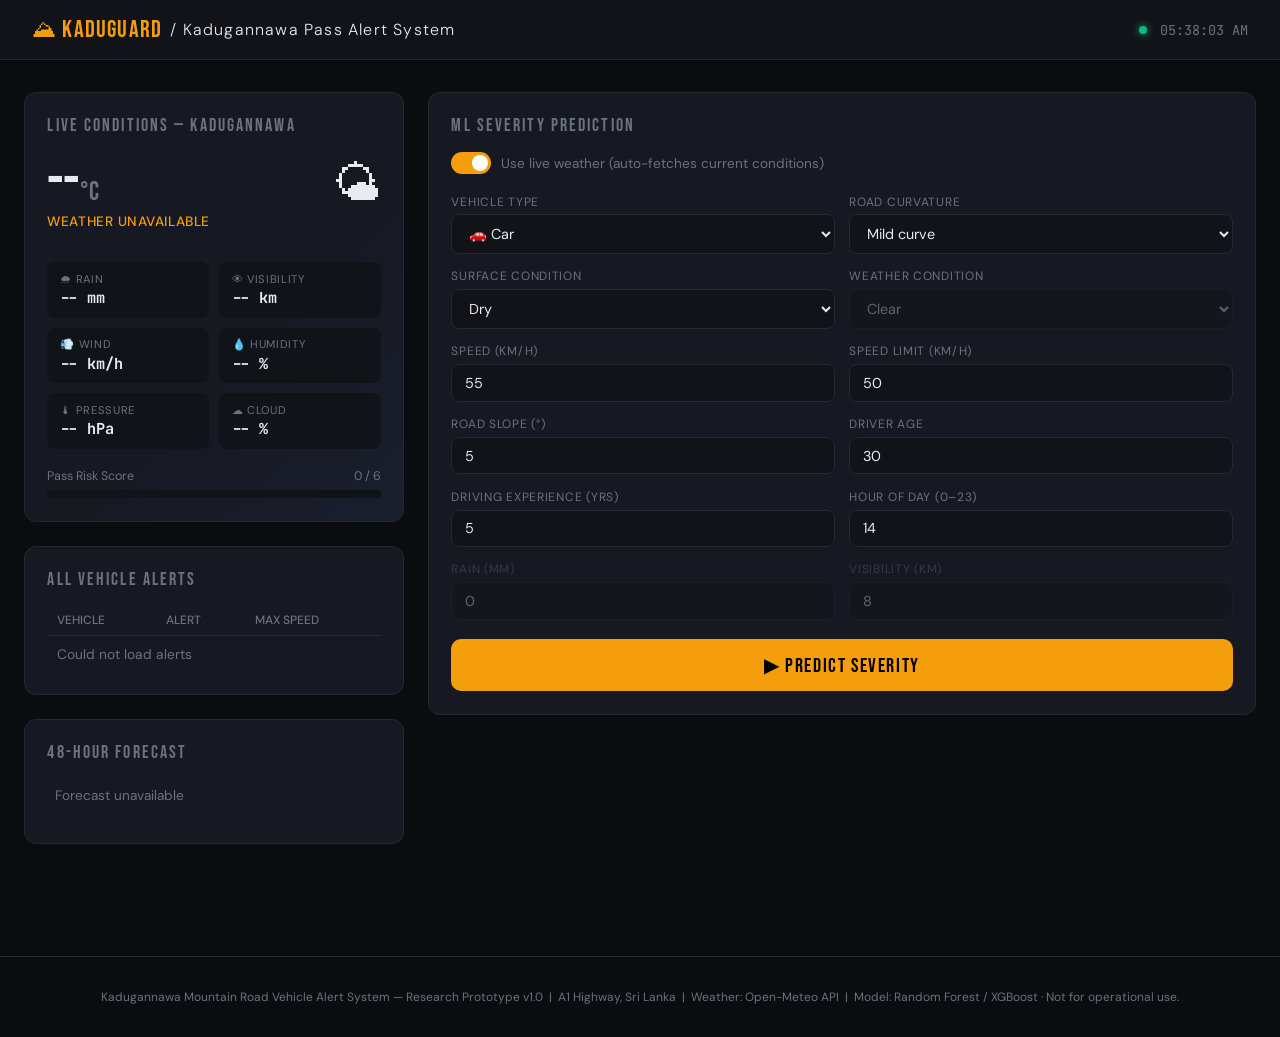
==== dashboard.html @ f42db4ab "Add SHAP output images for vehicle comparison and waterfall examples Co-authored-by: Copilot <copilo" ====
<!DOCTYPE html>
<html lang="en">
<head>
<meta charset="UTF-8">
<meta name="viewport" content="width=device-width, initial-scale=1.0">
<title>Kadugannawa Pass — Vehicle Alert System</title>
<link rel="preconnect" href="https://fonts.googleapis.com">
<link href="https://fonts.googleapis.com/css2?family=Bebas+Neue&family=DM+Sans:ital,wght@0,300;0,400;0,500;0,700;1,400&family=JetBrains+Mono:wght@400;700&display=swap" rel="stylesheet">
<style>
  /* ── Reset & base ─────────────────────────────────────────────────────── */
  *, *::before, *::after { box-sizing: border-box; margin: 0; padding: 0; }

  :root {
    --bg:        #0a0c10;
    --surface:   #111318;
    --card:      #161922;
    --border:    #232834;
    --text:      #e8eaf0;
    --muted:     #6b7280;
    --accent:    #f59e0b;
    --green:     #10b981;
    --yellow:    #f59e0b;
    --orange:    #f97316;
    --red:       #ef4444;
    --red-dark:  #991b1b;
    --font-head: 'Bebas Neue', sans-serif;
    --font-body: 'DM Sans', sans-serif;
    --font-mono: 'JetBrains Mono', monospace;
  }

  html { font-size: 16px; }
  body {
    background: var(--bg);
    color: var(--text);
    font-family: var(--font-body);
    min-height: 100vh;
    overflow-x: hidden;
  }

  /* ── Topbar ───────────────────────────────────────────────────────────── */
  header {
    background: var(--surface);
    border-bottom: 1px solid var(--border);
    padding: 0 2rem;
    height: 60px;
    display: flex;
    align-items: center;
    justify-content: space-between;
    position: sticky;
    top: 0;
    z-index: 100;
  }
  .logo {
    font-family: var(--font-head);
    font-size: 1.5rem;
    letter-spacing: 0.05em;
    color: var(--accent);
    display: flex;
    align-items: center;
    gap: .5rem;
  }
  .logo span { color: var(--text); font-size: 1rem; font-family: var(--font-body); font-weight: 300; }
  .status-dot {
    width: 8px; height: 8px;
    border-radius: 50%;
    background: var(--green);
    box-shadow: 0 0 8px var(--green);
    animation: pulse 2s infinite;
  }
  @keyframes pulse { 0%,100%{opacity:1} 50%{opacity:.4} }
  #clock {
    font-family: var(--font-mono);
    font-size: .85rem;
    color: var(--muted);
  }

  /* ── Layout ───────────────────────────────────────────────────────────── */
  main {
    max-width: 1300px;
    margin: 0 auto;
    padding: 2rem 1.5rem 4rem;
    display: grid;
    grid-template-columns: 380px 1fr;
    gap: 1.5rem;
  }
  @media (max-width: 900px) {
    main { grid-template-columns: 1fr; }
  }

  /* ── Section title ────────────────────────────────────────────────────── */
  .section-title {
    font-family: var(--font-head);
    font-size: 1.1rem;
    letter-spacing: .12em;
    color: var(--muted);
    text-transform: uppercase;
    margin-bottom: 1rem;
  }

  /* ── Card ─────────────────────────────────────────────────────────────── */
  .card {
    background: var(--card);
    border: 1px solid var(--border);
    border-radius: 12px;
    padding: 1.4rem;
  }

  /* ── Weather widget ───────────────────────────────────────────────────── */
  #weather-card {
    background: linear-gradient(135deg, #161922 60%, #1a1f2e);
  }
  .weather-top {
    display: flex;
    justify-content: space-between;
    align-items: flex-start;
    margin-bottom: 1.2rem;
  }
  .weather-temp {
    font-family: var(--font-head);
    font-size: 3.8rem;
    line-height: 1;
    color: var(--text);
  }
  .weather-temp small { font-size: 1.6rem; color: var(--muted); }
  .weather-icon { font-size: 3rem; }
  .weather-condition {
    font-size: .85rem;
    color: var(--accent);
    font-weight: 500;
    letter-spacing: .04em;
    margin-bottom: .8rem;
    text-transform: uppercase;
  }
  .weather-grid {
    display: grid;
    grid-template-columns: 1fr 1fr;
    gap: .6rem;
  }
  .wx-item {
    background: var(--surface);
    border-radius: 8px;
    padding: .6rem .8rem;
    display: flex;
    flex-direction: column;
    gap: .1rem;
  }
  .wx-label { font-size: .7rem; color: var(--muted); text-transform: uppercase; letter-spacing:.06em; }
  .wx-value { font-family: var(--font-mono); font-size: .95rem; font-weight: 700; }

  /* ── Risk score bar ───────────────────────────────────────────────────── */
  .risk-bar-wrap {
    margin: 1.2rem 0 0;
  }
  .risk-label-row {
    display: flex;
    justify-content: space-between;
    margin-bottom: .4rem;
    font-size: .78rem;
    color: var(--muted);
  }
  .risk-bar-track {
    height: 8px;
    background: var(--surface);
    border-radius: 999px;
    overflow: hidden;
  }
  .risk-bar-fill {
    height: 100%;
    border-radius: 999px;
    transition: width .6s ease, background .4s;
  }

  /* ── Prediction form ──────────────────────────────────────────────────── */
  .right-col { display: flex; flex-direction: column; gap: 1.5rem; }

  #predict-card {}
  .form-grid {
    display: grid;
    grid-template-columns: 1fr 1fr;
    gap: .9rem;
    margin-bottom: 1.2rem;
  }
  @media (max-width: 600px) { .form-grid { grid-template-columns: 1fr; } }

  .field { display: flex; flex-direction: column; gap: .3rem; }
  label { font-size: .75rem; color: var(--muted); text-transform: uppercase; letter-spacing: .06em; }
  select, input[type="number"] {
    background: var(--surface);
    border: 1px solid var(--border);
    color: var(--text);
    border-radius: 8px;
    padding: .55rem .8rem;
    font-family: var(--font-body);
    font-size: .9rem;
    width: 100%;
    outline: none;
    transition: border .2s;
  }
  select:focus, input[type="number"]:focus { border-color: var(--accent); }

  .toggle-row {
    display: flex;
    align-items: center;
    gap: .6rem;
    margin-bottom: 1.2rem;
    font-size: .85rem;
    color: var(--muted);
  }
  .toggle { position:relative; width:40px; height:22px; }
  .toggle input { opacity:0; width:0; height:0; }
  .toggle-slider {
    position:absolute; inset:0;
    background: var(--border);
    border-radius:999px;
    cursor:pointer;
    transition:.3s;
  }
  .toggle-slider::before {
    content:''; position:absolute;
    width:16px; height:16px; top:3px; left:3px;
    background:#fff; border-radius:50%;
    transition:.3s;
  }
  .toggle input:checked + .toggle-slider { background: var(--accent); }
  .toggle input:checked + .toggle-slider::before { transform: translateX(18px); }

  .btn-predict {
    width: 100%;
    padding: .85rem;
    background: var(--accent);
    color: #000;
    font-family: var(--font-head);
    font-size: 1.25rem;
    letter-spacing: .08em;
    border: none;
    border-radius: 10px;
    cursor: pointer;
    transition: opacity .2s, transform .1s;
  }
  .btn-predict:hover { opacity: .88; }
  .btn-predict:active { transform: scale(.98); }
  .btn-predict:disabled { opacity: .4; cursor: not-allowed; }

  /* ── Result panel ────────────────────────────────────────────────────── */
  #result-panel {
    display: none;
    animation: slideIn .3s ease;
  }
  @keyframes slideIn { from{opacity:0;transform:translateY(10px)} to{opacity:1;transform:none} }

  .severity-badge {
    display: inline-flex;
    align-items: center;
    gap: .5rem;
    padding: .4rem 1rem;
    border-radius: 999px;
    font-family: var(--font-head);
    font-size: 1.4rem;
    letter-spacing: .1em;
    margin-bottom: 1rem;
  }
  .severity-low    { background: #064e3b22; color: var(--green); border:1px solid #10b98140; }
  .severity-medium { background: #78350f22; color: var(--yellow); border:1px solid #f59e0b40; }
  .severity-high   { background: #7f1d1d22; color: var(--red); border:1px solid #ef444440; }

  .prob-bars { display: flex; flex-direction: column; gap: .5rem; margin-bottom: 1.2rem; }
  .prob-row { display: flex; align-items: center; gap: .7rem; font-size: .82rem; }
  .prob-name { width: 56px; color: var(--muted); }
  .prob-track { flex:1; height:6px; background:var(--surface); border-radius:999px; overflow:hidden; }
  .prob-fill { height:100%; border-radius:999px; transition: width .7s ease; }
  .prob-pct { width: 38px; text-align:right; font-family:var(--font-mono); font-size:.78rem; color:var(--muted); }

  .alert-box {
    border-radius: 10px;
    padding: 1rem 1.1rem;
    border-left: 4px solid;
    margin-bottom: .8rem;
  }
  .alert-level { font-family: var(--font-head); font-size: 1.1rem; letter-spacing:.06em; margin-bottom: .3rem; }
  .alert-msg { font-size: .88rem; line-height: 1.5; }

  .meta-row {
    display: flex;
    gap: 1rem;
    flex-wrap: wrap;
    margin-top: .8rem;
  }
  .meta-chip {
    background: var(--surface);
    border-radius: 6px;
    padding: .3rem .7rem;
    font-family: var(--font-mono);
    font-size: .75rem;
    color: var(--muted);
  }

  /* ── Forecast strip ──────────────────────────────────────────────────── */
  #forecast-strip {
    overflow-x: auto;
    display: flex;
    gap: .5rem;
    padding-bottom: .5rem;
    scrollbar-width: thin;
    scrollbar-color: var(--border) transparent;
  }
  .fc-item {
    flex: 0 0 72px;
    background: var(--surface);
    border: 1px solid var(--border);
    border-radius: 10px;
    padding: .6rem .4rem;
    text-align: center;
    font-size: .72rem;
    cursor: default;
    transition: border-color .2s;
  }
  .fc-item:hover { border-color: var(--accent); }
  .fc-time { color: var(--muted); margin-bottom: .25rem; font-family: var(--font-mono); }
  .fc-icon { font-size: 1.3rem; margin: .2rem 0; }
  .fc-temp { font-weight: 700; margin-bottom: .2rem; }
  .fc-risk {
    display: inline-block;
    padding: .15rem .35rem;
    border-radius: 4px;
    font-weight: 700;
    font-family: var(--font-mono);
  }
  .risk-0 { background:#064e3b33; color:var(--green); }
  .risk-1 { background:#78350f33; color:var(--yellow); }
  .risk-2 { background:#78350f44; color:var(--orange); }
  .risk-3,.risk-4,.risk-5,.risk-6 { background:#7f1d1d44; color:var(--red); }

  /* ── All-vehicle alerts table ────────────────────────────────────────── */
  .veh-table { width:100%; border-collapse:collapse; font-size:.86rem; }
  .veh-table th { color:var(--muted); font-weight:500; text-align:left; padding:.4rem .6rem;
                  border-bottom:1px solid var(--border); font-size:.75rem; text-transform:uppercase; }
  .veh-table td { padding:.55rem .6rem; border-bottom:1px solid #1a1f2a; }
  .veh-table tr:last-child td { border-bottom:none; }
  .veh-name { font-weight:600; }
  .alert-pill {
    display:inline-block; padding:.2rem .6rem; border-radius:5px;
    font-size:.72rem; font-weight:700; letter-spacing:.04em;
  }

  /* ── Speed rec ───────────────────────────────────────────────────────── */
  .speed-rec {
    font-family: var(--font-mono);
    font-weight: 700;
    font-size: .9rem;
  }

  /* ── Footer ──────────────────────────────────────────────────────────── */
  footer {
    text-align: center;
    color: var(--muted);
    font-size: .75rem;
    padding: 2rem;
    border-top: 1px solid var(--border);
    margin-top: 3rem;
  }
</style>
</head>
<body>

<header>
  <div class="logo">
    ⛰ KADUGUARD <span>/ Kadugannawa Pass Alert System</span>
  </div>
  <div style="display:flex;align-items:center;gap:.8rem">
    <div class="status-dot"></div>
    <div id="clock">--:--:--</div>
  </div>
</header>

<main>
  <!-- LEFT COLUMN -->
  <div style="display:flex;flex-direction:column;gap:1.5rem">

    <!-- Weather card -->
    <div class="card" id="weather-card">
      <div class="section-title">Live Conditions — Kadugannawa</div>
      <div class="weather-top">
        <div>
          <div class="weather-temp" id="wx-temp">--<small>°C</small></div>
          <div class="weather-condition" id="wx-condition">Loading...</div>
        </div>
        <div class="weather-icon" id="wx-icon">🌤</div>
      </div>
      <div class="weather-grid">
        <div class="wx-item">
          <div class="wx-label">🌧 Rain</div>
          <div class="wx-value" id="wx-rain">-- mm</div>
        </div>
        <div class="wx-item">
          <div class="wx-label">👁 Visibility</div>
          <div class="wx-value" id="wx-vis">-- km</div>
        </div>
        <div class="wx-item">
          <div class="wx-label">💨 Wind</div>
          <div class="wx-value" id="wx-wind">-- km/h</div>
        </div>
        <div class="wx-item">
          <div class="wx-label">💧 Humidity</div>
          <div class="wx-value" id="wx-humid">-- %</div>
        </div>
        <div class="wx-item">
          <div class="wx-label">🌡 Pressure</div>
          <div class="wx-value" id="wx-pres">-- hPa</div>
        </div>
        <div class="wx-item">
          <div class="wx-label">☁ Cloud</div>
          <div class="wx-value" id="wx-cloud">-- %</div>
        </div>
      </div>
      <div class="risk-bar-wrap">
        <div class="risk-label-row">
          <span>Pass Risk Score</span>
          <span id="wx-risk-text">0 / 6</span>
        </div>
        <div class="risk-bar-track">
          <div class="risk-bar-fill" id="wx-risk-bar" style="width:0%;background:var(--green)"></div>
        </div>
      </div>
    </div>

    <!-- All-vehicle quick alerts -->
    <div class="card">
      <div class="section-title">All Vehicle Alerts</div>
      <table class="veh-table" id="veh-table">
        <thead>
          <tr><th>Vehicle</th><th>Alert</th><th>Max Speed</th></tr>
        </thead>
        <tbody id="veh-body">
          <tr><td colspan="3" style="color:var(--muted);padding:1rem">Loading...</td></tr>
        </tbody>
      </table>
    </div>

    <!-- 7-day forecast -->
    <div class="card">
      <div class="section-title">48-Hour Forecast</div>
      <div id="forecast-strip">
        <div style="color:var(--muted);font-size:.85rem;padding:.5rem">Loading forecast...</div>
      </div>
    </div>

  </div>

  <!-- RIGHT COLUMN -->
  <div class="right-col">

    <!-- Prediction form -->
    <div class="card" id="predict-card">
      <div class="section-title">ML Severity Prediction</div>

      <div class="toggle-row">
        <label class="toggle">
          <input type="checkbox" id="toggle-live" checked>
          <span class="toggle-slider"></span>
        </label>
        <span>Use live weather (auto-fetches current conditions)</span>
      </div>

      <div class="form-grid">
        <div class="field">
          <label>Vehicle Type</label>
          <select id="f-vehicle">
            <option value="car">🚗  Car</option>
            <option value="motorcycle">🏍  Motorcycle</option>
            <option value="bus">🚌  Bus</option>
            <option value="lorry">🚛  Lorry</option>
            <option value="three-wheeler">🛺  Three-wheeler</option>
          </select>
        </div>
        <div class="field">
          <label>Road Curvature</label>
          <select id="f-curve">
            <option value="straight">Straight</option>
            <option value="mild" selected>Mild curve</option>
            <option value="sharp">Sharp curve</option>
          </select>
        </div>
        <div class="field">
          <label>Surface Condition</label>
          <select id="f-surface">
            <option value="dry" selected>Dry</option>
            <option value="wet">Wet</option>
            <option value="very_wet">Very wet</option>
            <option value="oily">Oily</option>
          </select>
        </div>
        <div class="field">
          <label>Weather Condition</label>
          <select id="f-weather" class="weather-manual">
            <option value="clear" selected>Clear</option>
            <option value="light_rain">Light rain</option>
            <option value="mist">Mist</option>
            <option value="foggy">Foggy</option>
            <option value="heavy_rain">Heavy rain</option>
          </select>
        </div>
        <div class="field">
          <label>Speed (km/h)</label>
          <input type="number" id="f-speed" value="55" min="0" max="150">
        </div>
        <div class="field">
          <label>Speed Limit (km/h)</label>
          <input type="number" id="f-limit" value="50" min="20" max="100">
        </div>
        <div class="field">
          <label>Road Slope (°)</label>
          <input type="number" id="f-slope" value="5" min="0" max="20" step=".5">
        </div>
        <div class="field">
          <label>Driver Age</label>
          <input type="number" id="f-age" value="30" min="16" max="80">
        </div>
        <div class="field">
          <label>Driving Experience (yrs)</label>
          <input type="number" id="f-exp" value="5" min="0" max="50">
        </div>
        <div class="field">
          <label>Hour of Day (0–23)</label>
          <input type="number" id="f-hour" value="14" min="0" max="23">
        </div>
        <div class="field weather-manual">
          <label>Rain (mm)</label>
          <input type="number" id="f-rain" value="0" min="0" step=".5">
        </div>
        <div class="field weather-manual">
          <label>Visibility (km)</label>
          <input type="number" id="f-vis" value="8" min="0.1" max="20" step=".1">
        </div>
      </div>

      <button class="btn-predict" id="btn-predict" onclick="runPrediction()">
        ▶ PREDICT SEVERITY
      </button>
    </div>

    <!-- Result panel -->
    <div class="card" id="result-panel">
      <div class="section-title">Prediction Result</div>

      <div id="severity-badge-wrap"></div>

      <div class="prob-bars">
        <div class="prob-row">
          <span class="prob-name" style="color:var(--green)">Low</span>
          <div class="prob-track"><div class="prob-fill" id="pb-low" style="background:var(--green);width:0%"></div></div>
          <span class="prob-pct" id="pp-low">0%</span>
        </div>
        <div class="prob-row">
          <span class="prob-name" style="color:var(--yellow)">Med</span>
          <div class="prob-track"><div class="prob-fill" id="pb-med" style="background:var(--yellow);width:0%"></div></div>
          <span class="prob-pct" id="pp-med">0%</span>
        </div>
        <div class="prob-row">
          <span class="prob-name" style="color:var(--red)">High</span>
          <div class="prob-track"><div class="prob-fill" id="pb-high" style="background:var(--red);width:0%"></div></div>
          <span class="prob-pct" id="pp-high">0%</span>
        </div>
      </div>

      <div id="alert-box-wrap"></div>

      <div class="meta-row" id="meta-row"></div>
    </div>

  </div>
</main>

<footer>
  Kadugannawa Mountain Road Vehicle Alert System — Research Prototype v1.0 &nbsp;|&nbsp;
  A1 Highway, Sri Lanka &nbsp;|&nbsp; Weather: Open-Meteo API &nbsp;|&nbsp;
  Model: Random Forest / XGBoost · Not for operational use.
</footer>

<script>
const API = '';   // empty = same origin; change to 'http://localhost:8000' for dev

// ── Clock ──────────────────────────────────────────────────────────────────
function updateClock() {
  const now = new Date();
  document.getElementById('clock').textContent =
    now.toLocaleTimeString('en-LK', {hour:'2-digit',minute:'2-digit',second:'2-digit'});
}
setInterval(updateClock, 1000);
updateClock();

// ── Toggle live weather ────────────────────────────────────────────────────
document.getElementById('toggle-live').addEventListener('change', e => {
  const manual = document.querySelectorAll('.weather-manual');
  manual.forEach(el => el.style.opacity = e.target.checked ? '0.35' : '1');
  manual.forEach(el => {
    const inp = el.querySelector('input,select');
    if (inp) inp.disabled = e.target.checked;
  });
});
// init
document.querySelectorAll('.weather-manual').forEach(el => {
  el.style.opacity = '0.35';
  const inp = el.querySelector('input,select');
  if (inp) inp.disabled = true;
});

// ── Weather icons ──────────────────────────────────────────────────────────
function condIcon(cond) {
  return {clear:'☀️',light_rain:'🌦',mist:'🌫',foggy:'🌁',heavy_rain:'⛈'}[cond] || '🌤';
}
function riskColor(score) {
  if (score === 0) return 'var(--green)';
  if (score <= 1)  return 'var(--yellow)';
  if (score <= 3)  return 'var(--orange)';
  return 'var(--red)';
}
function riskClass(score) {
  return `risk-${Math.min(score, 6)}`;
}

// ── Load current weather ───────────────────────────────────────────────────
async function loadWeather() {
  try {
    const r = await fetch(`${API}/weather/current`);
    const d = await r.json();
    document.getElementById('wx-temp').innerHTML = `${d.temperature_c}<small>°C</small>`;
    document.getElementById('wx-condition').textContent = d.wmo_description;
    document.getElementById('wx-icon').textContent = condIcon(d.weather_condition);
    document.getElementById('wx-rain').textContent  = `${d.precipitation_mm} mm`;
    document.getElementById('wx-vis').textContent   = `${d.visibility_km} km`;
    document.getElementById('wx-wind').textContent  = `${d.wind_speed_kmh} km/h`;
    document.getElementById('wx-humid').textContent = `${d.humidity_pct} %`;
    document.getElementById('wx-pres').textContent  = `${d.pressure_hpa} hPa`;
    document.getElementById('wx-cloud').textContent = `${d.cloud_cover_pct} %`;

    const pct = Math.round((d.weather_risk_score / 6) * 100);
    document.getElementById('wx-risk-text').textContent = `${d.weather_risk_score} / 6`;
    const bar = document.getElementById('wx-risk-bar');
    bar.style.width = `${pct}%`;
    bar.style.background = riskColor(d.weather_risk_score);
  } catch(e) {
    document.getElementById('wx-condition').textContent = 'Weather unavailable';
  }
}

// ── All-vehicle alerts ─────────────────────────────────────────────────────
const VEH_ICONS = {
  car:'🚗', motorcycle:'🏍', bus:'🚌', lorry:'🚛', 'three-wheeler':'🛺'
};
const ALERT_STYLE = {
  'LOW RISK':       'background:#064e3b33;color:#10b981',
  'CAUTION':        'background:#78350f33;color:#f59e0b',
  'MODERATE RISK':  'background:#78350f44;color:#f97316',
  'HIGH RISK':      'background:#7f1d1d44;color:#ef4444',
  'EXTREME DANGER': 'background:#7f1d1d88;color:#fca5a5',
};

async function loadAllAlerts() {
  try {
    const r = await fetch(`${API}/alert`);
    const d = await r.json();
    const tbody = document.getElementById('veh-body');
    tbody.innerHTML = '';
    for (const [vt, al] of Object.entries(d.alerts)) {
      const style = ALERT_STYLE[al.alert_level] || '';
      const speed = al.recommended_speed_kmh != null
        ? `<span class="speed-rec">${al.recommended_speed_kmh} km/h</span>`
        : '<span style="color:var(--green)">Normal</span>';
      tbody.innerHTML += `
        <tr>
          <td class="veh-name">${VEH_ICONS[vt]||''} ${vt}</td>
          <td><span class="alert-pill" style="${style}">${al.alert_level}</span></td>
          <td>${speed}</td>
        </tr>`;
    }
  } catch(e) {
    document.getElementById('veh-body').innerHTML =
      '<tr><td colspan="3" style="color:var(--muted)">Could not load alerts</td></tr>';
  }
}

// ── Forecast strip ─────────────────────────────────────────────────────────
async function loadForecast() {
  try {
    const r = await fetch(`${API}/weather/forecast?days=2`);
    const d = await r.json();
    const strip = document.getElementById('forecast-strip');
    strip.innerHTML = '';
    for (const row of d.forecast) {
      const h = String(row.hour).padStart(2,'0');
      const date = row.date.slice(5);  // MM-DD
      strip.innerHTML += `
        <div class="fc-item">
          <div class="fc-time">${date}<br>${h}:00</div>
          <div class="fc-icon">${condIcon(row.weather_condition)}</div>
          <div class="fc-temp">${row.temperature_c}°</div>
          <div class="fc-risk ${riskClass(row.risk_score)}">${row.risk_score}</div>
        </div>`;
    }
  } catch(e) {
    document.getElementById('forecast-strip').innerHTML =
      '<div style="color:var(--muted);font-size:.85rem;padding:.5rem">Forecast unavailable</div>';
  }
}

// ── Prediction ─────────────────────────────────────────────────────────────
async function runPrediction() {
  const btn = document.getElementById('btn-predict');
  btn.disabled = true;
  btn.textContent = 'Predicting...';

  const useLive = document.getElementById('toggle-live').checked;
  const now = new Date();

  const body = {
    vehicle_type:        document.getElementById('f-vehicle').value,
    road_curvature:      document.getElementById('f-curve').value,
    surface_condition:   document.getElementById('f-surface').value,
    weather_condition:   document.getElementById('f-weather').value,
    estimated_speed_kmh: parseFloat(document.getElementById('f-speed').value),
    speed_limit_kmh:     parseInt(document.getElementById('f-limit').value),
    road_slope_deg:      parseFloat(document.getElementById('f-slope').value),
    driver_age:          parseFloat(document.getElementById('f-age').value),
    driving_exp_yrs:     parseFloat(document.getElementById('f-exp').value),
    hour:                parseInt(document.getElementById('f-hour').value),
    month:               now.getMonth() + 1,
    is_weekend:          [0,6].includes(now.getDay()),
    num_vehicles:        1,
    elevation_m:         478,
    temp_avg_c:          26.0,
    precipitation_mm:    parseFloat(document.getElementById('f-rain').value),
    visibility_km:       parseFloat(document.getElementById('f-vis').value),
    wind_speed_kmh:      10.0,
    pressure_hpa:        1010.0,
    use_live_weather:    useLive,
  };

  try {
    const r = await fetch(`${API}/predict`, {
      method: 'POST',
      headers: {'Content-Type':'application/json'},
      body: JSON.stringify(body),
    });
    if (!r.ok) {
      const err = await r.json();
      throw new Error(err.detail || 'API error');
    }
    const d = await r.json();
    renderResult(d);
  } catch(e) {
    alert(`Prediction failed: ${e.message}\n\nMake sure the FastAPI server is running.`);
  } finally {
    btn.disabled = false;
    btn.textContent = '▶ PREDICT SEVERITY';
  }
}

function renderResult(d) {
  const panel = document.getElementById('result-panel');
  panel.style.display = 'block';

  // Badge
  const cls = {'Low':'severity-low','Medium':'severity-medium','High':'severity-high'}[d.severity];
  const em  = {'Low':'🟢','Medium':'🟡','High':'🔴'}[d.severity];
  document.getElementById('severity-badge-wrap').innerHTML =
    `<div class="severity-badge ${cls}">${em} ${d.severity.toUpperCase()} SEVERITY</div>
     <p style="color:var(--muted);font-size:.8rem;margin-bottom:1rem">
       Confidence: <strong style="color:var(--text)">${(d.confidence*100).toFixed(1)}%</strong>
     </p>`;

  // Probability bars
  const p = d.probabilities;
  const set = (id, fill, val) => {
    document.getElementById(id).style.width = `${val*100}%`;
    document.getElementById(fill).textContent = `${(val*100).toFixed(1)}%`;
  };
  set('pb-low',  'pp-low',  p.Low);
  set('pb-med',  'pp-med',  p.Medium);
  set('pb-high', 'pp-high', p.High);

  // Alert box
  const al = d.alert;
  const colors = {
    'LOW RISK':       {bg:'#064e3b22',border:'#10b981',text:'#10b981'},
    'CAUTION':        {bg:'#78350f22',border:'#f59e0b',text:'#f59e0b'},
    'MODERATE RISK':  {bg:'#78350f44',border:'#f97316',text:'#f97316'},
    'HIGH RISK':      {bg:'#7f1d1d44',border:'#ef4444',text:'#ef4444'},
    'EXTREME DANGER': {bg:'#7f1d1d88',border:'#fca5a5',text:'#fca5a5'},
  };
  const c = colors[al.alert_level] || colors['LOW RISK'];
  const speed = al.recommended_speed_kmh != null
    ? `Max speed: <strong>${al.recommended_speed_kmh} km/h</strong>`
    : 'No speed restriction';

  document.getElementById('alert-box-wrap').innerHTML = `
    <div class="alert-box" style="background:${c.bg};border-color:${c.border}">
      <div class="alert-level" style="color:${c.text}">${al.alert_level}</div>
      <div class="alert-msg">${al.message}</div>
      <div style="margin-top:.5rem;font-size:.78rem;color:var(--muted)">${speed}</div>
    </div>
    <div style="font-size:.78rem;color:var(--muted)">${al.conditions_summary}</div>
  `;

  // Meta chips
  document.getElementById('meta-row').innerHTML = `
    <span class="meta-chip">Model: ${d.model_name}</span>
    <span class="meta-chip">Inference: ${d.inference_time_ms}ms</span>
    <span class="meta-chip">${d.timestamp.replace('T',' ')}</span>
  `;

  panel.scrollIntoView({behavior:'smooth', block:'nearest'});
}

// ── Auto-refresh every 10 minutes ─────────────────────────────────────────
async function refresh() {
  await Promise.all([loadWeather(), loadAllAlerts(), loadForecast()]);
}
refresh();
setInterval(refresh, 600_000);
</script>
</body>
</html>
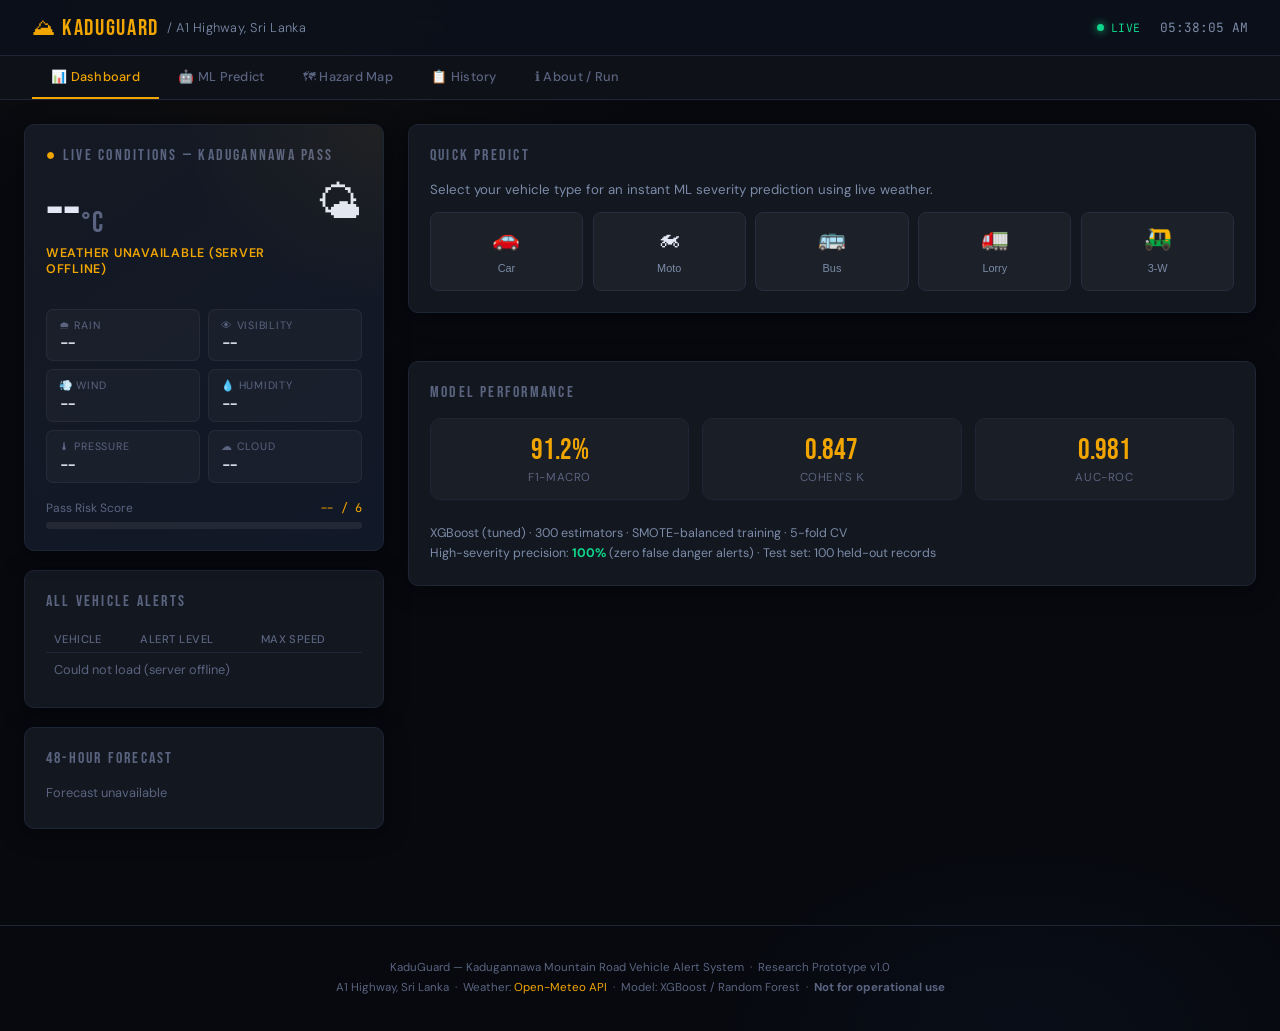
==== commit 86a2c535: "Implement feature X to enhance user experience and fix bug Y in module Z" ====
--- a/dashboard.html
+++ b/dashboard.html
@@ -3,382 +3,463 @@
 <head>
 <meta charset="UTF-8">
 <meta name="viewport" content="width=device-width, initial-scale=1.0">
-<title>Kadugannawa Pass — Vehicle Alert System</title>
+<title>KaduGuard — Kadugannawa Pass Vehicle Alert System</title>
 <link rel="preconnect" href="https://fonts.googleapis.com">
-<link href="https://fonts.googleapis.com/css2?family=Bebas+Neue&family=DM+Sans:ital,wght@0,300;0,400;0,500;0,700;1,400&family=JetBrains+Mono:wght@400;700&display=swap" rel="stylesheet">
+<link href="https://fonts.googleapis.com/css2?family=Bebas+Neue&family=DM+Sans:ital,opsz,wght@0,9..40,300;0,9..40,400;0,9..40,500;0,9..40,700;1,9..40,400&family=JetBrains+Mono:wght@400;600;700&display=swap" rel="stylesheet">
+
 <style>
-  /* ── Reset & base ─────────────────────────────────────────────────────── */
-  *, *::before, *::after { box-sizing: border-box; margin: 0; padding: 0; }
-
-  :root {
-    --bg:        #0a0c10;
-    --surface:   #111318;
-    --card:      #161922;
-    --border:    #232834;
-    --text:      #e8eaf0;
-    --muted:     #6b7280;
-    --accent:    #f59e0b;
-    --green:     #10b981;
-    --yellow:    #f59e0b;
-    --orange:    #f97316;
-    --red:       #ef4444;
-    --red-dark:  #991b1b;
-    --font-head: 'Bebas Neue', sans-serif;
-    --font-body: 'DM Sans', sans-serif;
-    --font-mono: 'JetBrains Mono', monospace;
-  }
-
-  html { font-size: 16px; }
-  body {
-    background: var(--bg);
-    color: var(--text);
-    font-family: var(--font-body);
-    min-height: 100vh;
-    overflow-x: hidden;
-  }
-
-  /* ── Topbar ───────────────────────────────────────────────────────────── */
-  header {
-    background: var(--surface);
-    border-bottom: 1px solid var(--border);
-    padding: 0 2rem;
-    height: 60px;
-    display: flex;
-    align-items: center;
-    justify-content: space-between;
-    position: sticky;
-    top: 0;
-    z-index: 100;
-  }
-  .logo {
-    font-family: var(--font-head);
-    font-size: 1.5rem;
-    letter-spacing: 0.05em;
-    color: var(--accent);
-    display: flex;
-    align-items: center;
-    gap: .5rem;
-  }
-  .logo span { color: var(--text); font-size: 1rem; font-family: var(--font-body); font-weight: 300; }
-  .status-dot {
-    width: 8px; height: 8px;
-    border-radius: 50%;
-    background: var(--green);
-    box-shadow: 0 0 8px var(--green);
-    animation: pulse 2s infinite;
-  }
-  @keyframes pulse { 0%,100%{opacity:1} 50%{opacity:.4} }
-  #clock {
-    font-family: var(--font-mono);
-    font-size: .85rem;
-    color: var(--muted);
-  }
-
-  /* ── Layout ───────────────────────────────────────────────────────────── */
-  main {
-    max-width: 1300px;
-    margin: 0 auto;
-    padding: 2rem 1.5rem 4rem;
-    display: grid;
-    grid-template-columns: 380px 1fr;
-    gap: 1.5rem;
-  }
-  @media (max-width: 900px) {
-    main { grid-template-columns: 1fr; }
-  }
-
-  /* ── Section title ────────────────────────────────────────────────────── */
-  .section-title {
-    font-family: var(--font-head);
-    font-size: 1.1rem;
-    letter-spacing: .12em;
-    color: var(--muted);
-    text-transform: uppercase;
-    margin-bottom: 1rem;
-  }
-
-  /* ── Card ─────────────────────────────────────────────────────────────── */
-  .card {
-    background: var(--card);
-    border: 1px solid var(--border);
-    border-radius: 12px;
-    padding: 1.4rem;
-  }
-
-  /* ── Weather widget ───────────────────────────────────────────────────── */
-  #weather-card {
-    background: linear-gradient(135deg, #161922 60%, #1a1f2e);
-  }
-  .weather-top {
-    display: flex;
-    justify-content: space-between;
-    align-items: flex-start;
-    margin-bottom: 1.2rem;
-  }
-  .weather-temp {
-    font-family: var(--font-head);
-    font-size: 3.8rem;
-    line-height: 1;
-    color: var(--text);
-  }
-  .weather-temp small { font-size: 1.6rem; color: var(--muted); }
-  .weather-icon { font-size: 3rem; }
-  .weather-condition {
-    font-size: .85rem;
-    color: var(--accent);
-    font-weight: 500;
-    letter-spacing: .04em;
-    margin-bottom: .8rem;
-    text-transform: uppercase;
-  }
-  .weather-grid {
-    display: grid;
-    grid-template-columns: 1fr 1fr;
-    gap: .6rem;
-  }
-  .wx-item {
-    background: var(--surface);
-    border-radius: 8px;
-    padding: .6rem .8rem;
-    display: flex;
-    flex-direction: column;
-    gap: .1rem;
-  }
-  .wx-label { font-size: .7rem; color: var(--muted); text-transform: uppercase; letter-spacing:.06em; }
-  .wx-value { font-family: var(--font-mono); font-size: .95rem; font-weight: 700; }
-
-  /* ── Risk score bar ───────────────────────────────────────────────────── */
-  .risk-bar-wrap {
-    margin: 1.2rem 0 0;
-  }
-  .risk-label-row {
-    display: flex;
-    justify-content: space-between;
-    margin-bottom: .4rem;
-    font-size: .78rem;
-    color: var(--muted);
-  }
-  .risk-bar-track {
-    height: 8px;
-    background: var(--surface);
-    border-radius: 999px;
-    overflow: hidden;
-  }
-  .risk-bar-fill {
-    height: 100%;
-    border-radius: 999px;
-    transition: width .6s ease, background .4s;
-  }
-
-  /* ── Prediction form ──────────────────────────────────────────────────── */
-  .right-col { display: flex; flex-direction: column; gap: 1.5rem; }
-
-  #predict-card {}
-  .form-grid {
-    display: grid;
-    grid-template-columns: 1fr 1fr;
-    gap: .9rem;
-    margin-bottom: 1.2rem;
-  }
-  @media (max-width: 600px) { .form-grid { grid-template-columns: 1fr; } }
-
-  .field { display: flex; flex-direction: column; gap: .3rem; }
-  label { font-size: .75rem; color: var(--muted); text-transform: uppercase; letter-spacing: .06em; }
-  select, input[type="number"] {
-    background: var(--surface);
-    border: 1px solid var(--border);
-    color: var(--text);
-    border-radius: 8px;
-    padding: .55rem .8rem;
-    font-family: var(--font-body);
-    font-size: .9rem;
-    width: 100%;
-    outline: none;
-    transition: border .2s;
-  }
-  select:focus, input[type="number"]:focus { border-color: var(--accent); }
-
-  .toggle-row {
-    display: flex;
-    align-items: center;
-    gap: .6rem;
-    margin-bottom: 1.2rem;
-    font-size: .85rem;
-    color: var(--muted);
-  }
-  .toggle { position:relative; width:40px; height:22px; }
-  .toggle input { opacity:0; width:0; height:0; }
-  .toggle-slider {
-    position:absolute; inset:0;
-    background: var(--border);
-    border-radius:999px;
-    cursor:pointer;
-    transition:.3s;
-  }
-  .toggle-slider::before {
-    content:''; position:absolute;
-    width:16px; height:16px; top:3px; left:3px;
-    background:#fff; border-radius:50%;
-    transition:.3s;
-  }
-  .toggle input:checked + .toggle-slider { background: var(--accent); }
-  .toggle input:checked + .toggle-slider::before { transform: translateX(18px); }
-
-  .btn-predict {
-    width: 100%;
-    padding: .85rem;
-    background: var(--accent);
-    color: #000;
-    font-family: var(--font-head);
-    font-size: 1.25rem;
-    letter-spacing: .08em;
-    border: none;
-    border-radius: 10px;
-    cursor: pointer;
-    transition: opacity .2s, transform .1s;
-  }
-  .btn-predict:hover { opacity: .88; }
-  .btn-predict:active { transform: scale(.98); }
-  .btn-predict:disabled { opacity: .4; cursor: not-allowed; }
-
-  /* ── Result panel ────────────────────────────────────────────────────── */
-  #result-panel {
-    display: none;
-    animation: slideIn .3s ease;
-  }
-  @keyframes slideIn { from{opacity:0;transform:translateY(10px)} to{opacity:1;transform:none} }
-
-  .severity-badge {
-    display: inline-flex;
-    align-items: center;
-    gap: .5rem;
-    padding: .4rem 1rem;
-    border-radius: 999px;
-    font-family: var(--font-head);
-    font-size: 1.4rem;
-    letter-spacing: .1em;
-    margin-bottom: 1rem;
-  }
-  .severity-low    { background: #064e3b22; color: var(--green); border:1px solid #10b98140; }
-  .severity-medium { background: #78350f22; color: var(--yellow); border:1px solid #f59e0b40; }
-  .severity-high   { background: #7f1d1d22; color: var(--red); border:1px solid #ef444440; }
-
-  .prob-bars { display: flex; flex-direction: column; gap: .5rem; margin-bottom: 1.2rem; }
-  .prob-row { display: flex; align-items: center; gap: .7rem; font-size: .82rem; }
-  .prob-name { width: 56px; color: var(--muted); }
-  .prob-track { flex:1; height:6px; background:var(--surface); border-radius:999px; overflow:hidden; }
-  .prob-fill { height:100%; border-radius:999px; transition: width .7s ease; }
-  .prob-pct { width: 38px; text-align:right; font-family:var(--font-mono); font-size:.78rem; color:var(--muted); }
-
-  .alert-box {
-    border-radius: 10px;
-    padding: 1rem 1.1rem;
-    border-left: 4px solid;
-    margin-bottom: .8rem;
-  }
-  .alert-level { font-family: var(--font-head); font-size: 1.1rem; letter-spacing:.06em; margin-bottom: .3rem; }
-  .alert-msg { font-size: .88rem; line-height: 1.5; }
-
-  .meta-row {
-    display: flex;
-    gap: 1rem;
-    flex-wrap: wrap;
-    margin-top: .8rem;
-  }
-  .meta-chip {
-    background: var(--surface);
-    border-radius: 6px;
-    padding: .3rem .7rem;
-    font-family: var(--font-mono);
-    font-size: .75rem;
-    color: var(--muted);
-  }
-
-  /* ── Forecast strip ──────────────────────────────────────────────────── */
-  #forecast-strip {
-    overflow-x: auto;
-    display: flex;
-    gap: .5rem;
-    padding-bottom: .5rem;
-    scrollbar-width: thin;
-    scrollbar-color: var(--border) transparent;
-  }
-  .fc-item {
-    flex: 0 0 72px;
-    background: var(--surface);
-    border: 1px solid var(--border);
-    border-radius: 10px;
-    padding: .6rem .4rem;
-    text-align: center;
-    font-size: .72rem;
-    cursor: default;
-    transition: border-color .2s;
-  }
-  .fc-item:hover { border-color: var(--accent); }
-  .fc-time { color: var(--muted); margin-bottom: .25rem; font-family: var(--font-mono); }
-  .fc-icon { font-size: 1.3rem; margin: .2rem 0; }
-  .fc-temp { font-weight: 700; margin-bottom: .2rem; }
-  .fc-risk {
-    display: inline-block;
-    padding: .15rem .35rem;
-    border-radius: 4px;
-    font-weight: 700;
-    font-family: var(--font-mono);
-  }
-  .risk-0 { background:#064e3b33; color:var(--green); }
-  .risk-1 { background:#78350f33; color:var(--yellow); }
-  .risk-2 { background:#78350f44; color:var(--orange); }
-  .risk-3,.risk-4,.risk-5,.risk-6 { background:#7f1d1d44; color:var(--red); }
-
-  /* ── All-vehicle alerts table ────────────────────────────────────────── */
-  .veh-table { width:100%; border-collapse:collapse; font-size:.86rem; }
-  .veh-table th { color:var(--muted); font-weight:500; text-align:left; padding:.4rem .6rem;
-                  border-bottom:1px solid var(--border); font-size:.75rem; text-transform:uppercase; }
-  .veh-table td { padding:.55rem .6rem; border-bottom:1px solid #1a1f2a; }
-  .veh-table tr:last-child td { border-bottom:none; }
-  .veh-name { font-weight:600; }
-  .alert-pill {
-    display:inline-block; padding:.2rem .6rem; border-radius:5px;
-    font-size:.72rem; font-weight:700; letter-spacing:.04em;
-  }
-
-  /* ── Speed rec ───────────────────────────────────────────────────────── */
-  .speed-rec {
-    font-family: var(--font-mono);
-    font-weight: 700;
-    font-size: .9rem;
-  }
-
-  /* ── Footer ──────────────────────────────────────────────────────────── */
-  footer {
-    text-align: center;
-    color: var(--muted);
-    font-size: .75rem;
-    padding: 2rem;
-    border-top: 1px solid var(--border);
-    margin-top: 3rem;
-  }
+/* ── Reset ────────────────────────────────────────────────────────────────── */
+*, *::before, *::after { box-sizing: border-box; margin: 0; padding: 0; }
+
+:root {
+  --bg:        #07090f;
+  --surface:   #0e1118;
+  --card:      #13171f;
+  --card2:     #181d28;
+  --border:    #1e2535;
+  --border2:   #252d3f;
+  --text:      #e2e8f5;
+  --muted:     #5a6480;
+  --muted2:    #7b8ba8;
+  --accent:    #f0a500;
+  --accent2:   #fbbf24;
+  --green:     #0fd68a;
+  --yellow:    #f0a500;
+  --orange:    #f97316;
+  --red:       #f23a3a;
+  --red-glow:  #7f1d1d;
+  --blue:      #3b82f6;
+
+  --font-head: 'Bebas Neue', sans-serif;
+  --font-body: 'DM Sans', sans-serif;
+  --font-mono: 'JetBrains Mono', monospace;
+
+  --radius:    10px;
+  --shadow:    0 4px 24px rgba(0,0,0,.45);
+}
+
+html { font-size: 16px; scroll-behavior: smooth; }
+body {
+  background: var(--bg);
+  color: var(--text);
+  font-family: var(--font-body);
+  min-height: 100vh;
+  overflow-x: hidden;
+  background-image:
+    radial-gradient(ellipse 60% 40% at 20% 0%, rgba(240,165,0,.04) 0%, transparent 60%),
+    radial-gradient(ellipse 40% 30% at 80% 100%, rgba(59,130,246,.04) 0%, transparent 60%);
+}
+
+/* ── Topbar ───────────────────────────────────────────────────────────────── */
+header {
+  background: rgba(13,17,27,.92);
+  backdrop-filter: blur(12px);
+  border-bottom: 1px solid var(--border);
+  padding: 0 2rem;
+  height: 56px;
+  display: flex;
+  align-items: center;
+  justify-content: space-between;
+  position: sticky; top: 0; z-index: 200;
+}
+.logo {
+  font-family: var(--font-head);
+  font-size: 1.45rem;
+  letter-spacing: .07em;
+  color: var(--accent);
+  display: flex; align-items: center; gap: .5rem;
+}
+.logo-sub { font-family: var(--font-body); font-size: .8rem; color: var(--muted2); font-weight: 300; letter-spacing: .02em; }
+.header-right { display: flex; align-items: center; gap: 1.2rem; }
+.live-badge {
+  display: flex; align-items: center; gap: .4rem;
+  font-size: .72rem; font-family: var(--font-mono);
+  color: var(--green); letter-spacing: .05em;
+}
+.dot {
+  width: 7px; height: 7px; border-radius: 50%;
+  background: var(--green);
+  box-shadow: 0 0 8px var(--green);
+  animation: pulse 2s ease-in-out infinite;
+}
+@keyframes pulse { 0%,100%{opacity:1;transform:scale(1)} 50%{opacity:.5;transform:scale(.85)} }
+#clock { font-family: var(--font-mono); font-size: .8rem; color: var(--muted2); }
+
+/* ── Tab nav ──────────────────────────────────────────────────────────────── */
+.tab-nav {
+  display: flex; align-items: center; gap: 0;
+  background: var(--surface);
+  border-bottom: 1px solid var(--border);
+  padding: 0 2rem;
+  overflow-x: auto;
+}
+.tab-btn {
+  font-family: var(--font-body);
+  font-size: .8rem; font-weight: 500;
+  color: var(--muted);
+  padding: .75rem 1.2rem;
+  border: none; background: none;
+  cursor: pointer;
+  border-bottom: 2px solid transparent;
+  transition: color .2s, border-color .2s;
+  white-space: nowrap;
+  letter-spacing: .02em;
+}
+.tab-btn:hover { color: var(--text); }
+.tab-btn.active { color: var(--accent); border-bottom-color: var(--accent); }
+
+/* ── Tab pages ────────────────────────────────────────────────────────────── */
+.tab-page { display: none; }
+.tab-page.active { display: block; }
+
+/* ── Main grid ────────────────────────────────────────────────────────────── */
+.page-wrap {
+  max-width: 1400px;
+  margin: 0 auto;
+  padding: 1.5rem 1.5rem 4rem;
+}
+
+.dashboard-grid {
+  display: grid;
+  grid-template-columns: 360px 1fr;
+  gap: 1.5rem;
+}
+@media(max-width:950px){ .dashboard-grid{ grid-template-columns:1fr; } }
+
+/* ── Section title ────────────────────────────────────────────────────────── */
+.section-title {
+  font-family: var(--font-head);
+  font-size: 1rem;
+  letter-spacing: .14em;
+  color: var(--muted);
+  text-transform: uppercase;
+  margin-bottom: 1rem;
+}
+.section-title span { color: var(--accent); }
+
+/* ── Card ─────────────────────────────────────────────────────────────────── */
+.card {
+  background: var(--card);
+  border: 1px solid var(--border);
+  border-radius: var(--radius);
+  padding: 1.3rem;
+  box-shadow: var(--shadow);
+}
+.card + .card { margin-top: 1.5rem; }
+
+/* ── Weather card ─────────────────────────────────────────────────────────── */
+#weather-card {
+  background: linear-gradient(145deg, #141923 0%, #111827 100%);
+  position: relative; overflow: hidden;
+}
+#weather-card::before {
+  content: '';
+  position: absolute; inset: 0;
+  background: radial-gradient(ellipse 80% 60% at 100% 0%, rgba(240,165,0,.06) 0%, transparent 70%);
+  pointer-events: none;
+}
+.weather-top { display: flex; justify-content: space-between; align-items: flex-start; margin-bottom: 1.1rem; }
+.weather-temp { font-family: var(--font-head); font-size: 4rem; line-height: 1; color: var(--text); }
+.weather-temp small { font-size: 1.8rem; color: var(--muted); }
+.weather-icon { font-size: 2.8rem; line-height: 1; }
+.weather-condition { font-size: .78rem; color: var(--accent); font-weight: 600; letter-spacing: .06em; text-transform: uppercase; margin-bottom: .9rem; }
+.weather-grid { display: grid; grid-template-columns: 1fr 1fr; gap: .5rem; }
+.wx-item {
+  background: rgba(255,255,255,.03);
+  border: 1px solid rgba(255,255,255,.05);
+  border-radius: 7px; padding: .5rem .75rem;
+}
+.wx-label { font-size: .67rem; color: var(--muted); text-transform: uppercase; letter-spacing: .07em; margin-bottom: .1rem; }
+.wx-value { font-family: var(--font-mono); font-size: .92rem; font-weight: 600; }
+
+/* risk bar */
+.risk-bar-wrap { margin-top: 1.1rem; }
+.risk-label-row { display: flex; justify-content: space-between; margin-bottom: .35rem; font-size: .75rem; color: var(--muted); }
+.risk-bar-track { height: 7px; background: rgba(255,255,255,.07); border-radius: 999px; overflow: hidden; }
+.risk-bar-fill { height: 100%; border-radius: 999px; transition: width .7s cubic-bezier(.4,0,.2,1), background .4s; }
+
+/* ── All-vehicle table ────────────────────────────────────────────────────── */
+.veh-table { width: 100%; border-collapse: collapse; font-size: .84rem; }
+.veh-table th { color: var(--muted); font-weight: 500; text-align: left; padding: .35rem .5rem; border-bottom: 1px solid var(--border); font-size: .7rem; text-transform: uppercase; letter-spacing: .04em; }
+.veh-table td { padding: .55rem .5rem; border-bottom: 1px solid rgba(255,255,255,.03); }
+.veh-table tr:last-child td { border-bottom: none; }
+.veh-name { font-weight: 600; font-size: .85rem; }
+.alert-pill {
+  display: inline-block; padding: .18rem .55rem;
+  border-radius: 4px; font-size: .68rem; font-weight: 700; letter-spacing: .04em;
+}
+.speed-rec { font-family: var(--font-mono); font-weight: 700; font-size: .88rem; }
+
+/* ── Forecast strip ───────────────────────────────────────────────────────── */
+#forecast-strip {
+  overflow-x: auto; display: flex; gap: .45rem; padding-bottom: .4rem;
+  scrollbar-width: thin; scrollbar-color: var(--border) transparent;
+}
+.fc-item {
+  flex: 0 0 70px; background: rgba(255,255,255,.03);
+  border: 1px solid var(--border); border-radius: 8px;
+  padding: .55rem .35rem; text-align: center; font-size: .7rem;
+  transition: border-color .2s, transform .2s;
+  cursor: default;
+}
+.fc-item:hover { border-color: var(--accent); transform: translateY(-2px); }
+.fc-time { color: var(--muted); margin-bottom: .2rem; font-family: var(--font-mono); font-size: .65rem; }
+.fc-icon { font-size: 1.2rem; margin: .15rem 0; }
+.fc-temp { font-weight: 700; margin-bottom: .15rem; }
+.fc-risk {
+  display: inline-block; padding: .12rem .3rem;
+  border-radius: 3px; font-weight: 700; font-family: var(--font-mono); font-size: .7rem;
+}
+.risk-0 { background:#05351d33;color:var(--green); }
+.risk-1 { background:#4a2a0033;color:var(--yellow); }
+.risk-2 { background:#5a1c0033;color:var(--orange); }
+.risk-3,.risk-4,.risk-5,.risk-6 { background:#5a060633;color:var(--red); }
+
+/* ── Right col ────────────────────────────────────────────────────────────── */
+.right-col { display: flex; flex-direction: column; gap: 1.5rem; }
+
+/* ── Form ─────────────────────────────────────────────────────────────────── */
+.form-grid { display: grid; grid-template-columns: 1fr 1fr; gap: .85rem; margin-bottom: 1.1rem; }
+@media(max-width:600px){ .form-grid{ grid-template-columns:1fr; } }
+.field { display: flex; flex-direction: column; gap: .28rem; }
+label { font-size: .7rem; color: var(--muted2); text-transform: uppercase; letter-spacing: .06em; }
+select, input[type="number"] {
+  background: rgba(255,255,255,.04);
+  border: 1px solid var(--border2);
+  color: var(--text); border-radius: 7px;
+  padding: .5rem .75rem;
+  font-family: var(--font-body); font-size: .88rem;
+  width: 100%; outline: none; transition: border .2s, background .2s;
+}
+select:focus, input[type="number"]:focus { border-color: var(--accent); background: rgba(240,165,0,.04); }
+select option { background: #1a1f2e; }
+
+.toggle-row { display: flex; align-items: center; gap: .6rem; margin-bottom: 1.1rem; font-size: .84rem; color: var(--muted2); }
+.toggle { position:relative; width:38px; height:21px; }
+.toggle input { opacity:0; width:0; height:0; }
+.toggle-slider {
+  position:absolute; inset:0; background:var(--border2);
+  border-radius:999px; cursor:pointer; transition:.25s;
+}
+.toggle-slider::before {
+  content:''; position:absolute; width:15px; height:15px;
+  top:3px; left:3px; background:#fff; border-radius:50%; transition:.25s;
+}
+.toggle input:checked + .toggle-slider { background: var(--accent); }
+.toggle input:checked + .toggle-slider::before { transform: translateX(17px); }
+
+/* Scenario presets */
+.scenarios { display: flex; flex-wrap: wrap; gap: .5rem; margin-bottom: 1.1rem; }
+.scenario-btn {
+  font-size: .72rem; font-family: var(--font-mono);
+  padding: .32rem .7rem; border-radius: 5px;
+  border: 1px solid var(--border2); background: rgba(255,255,255,.03);
+  color: var(--muted2); cursor: pointer; transition: all .2s;
+}
+.scenario-btn:hover { border-color: var(--accent); color: var(--accent); background: rgba(240,165,0,.06); }
+
+.btn-predict {
+  width: 100%; padding: .85rem;
+  background: linear-gradient(135deg, var(--accent) 0%, #e09000 100%);
+  color: #000; font-family: var(--font-head); font-size: 1.2rem; letter-spacing: .1em;
+  border: none; border-radius: var(--radius); cursor: pointer;
+  transition: opacity .2s, transform .1s, box-shadow .2s;
+  box-shadow: 0 4px 20px rgba(240,165,0,.25);
+}
+.btn-predict:hover { opacity: .9; box-shadow: 0 6px 28px rgba(240,165,0,.35); }
+.btn-predict:active { transform: scale(.98); }
+.btn-predict:disabled { opacity: .4; cursor: not-allowed; box-shadow: none; }
+
+/* ── Result panel ─────────────────────────────────────────────────────────── */
+#result-panel { display: none; animation: slideUp .35s cubic-bezier(.4,0,.2,1); }
+@keyframes slideUp { from{opacity:0;transform:translateY(12px)} to{opacity:1;transform:none} }
+
+.severity-badge {
+  display: inline-flex; align-items: center; gap: .5rem;
+  padding: .4rem 1rem; border-radius: 999px;
+  font-family: var(--font-head); font-size: 1.4rem; letter-spacing: .1em;
+  margin-bottom: .9rem;
+}
+.severity-low    { background:#03291a33; color:var(--green);  border:1px solid rgba(15,214,138,.25); }
+.severity-medium { background:#3d2a0033; color:var(--yellow); border:1px solid rgba(240,165,0,.25);  }
+.severity-high   { background:#3d060633; color:var(--red);    border:1px solid rgba(242,58,58,.25);  }
+
+.prob-bars { display: flex; flex-direction: column; gap: .45rem; margin-bottom: 1.1rem; }
+.prob-row { display: flex; align-items: center; gap: .65rem; font-size: .8rem; }
+.prob-name { width: 52px; font-weight: 600; }
+.prob-track { flex:1; height:5px; background:rgba(255,255,255,.07); border-radius:999px; overflow:hidden; }
+.prob-fill { height:100%; border-radius:999px; transition: width .8s cubic-bezier(.4,0,.2,1); }
+.prob-pct { width:38px; text-align:right; font-family:var(--font-mono); font-size:.75rem; color:var(--muted2); }
+
+.alert-box {
+  border-radius: var(--radius); padding: 1rem 1.1rem;
+  border-left: 3px solid; margin-bottom: .75rem;
+}
+.alert-level { font-family: var(--font-head); font-size: 1.05rem; letter-spacing:.06em; margin-bottom:.3rem; }
+.alert-msg { font-size: .86rem; line-height: 1.55; }
+
+.meta-row { display: flex; gap: .7rem; flex-wrap: wrap; margin-top: .8rem; }
+.meta-chip {
+  background: rgba(255,255,255,.04); border-radius: 5px;
+  padding: .28rem .65rem; font-family: var(--font-mono); font-size: .7rem; color: var(--muted2);
+}
+
+/* ── History tab ──────────────────────────────────────────────────────────── */
+.history-list { display: flex; flex-direction: column; gap: .75rem; }
+.history-item {
+  display: grid; grid-template-columns: 80px 1fr auto;
+  gap: .75rem; align-items: center;
+  background: rgba(255,255,255,.03); border: 1px solid var(--border);
+  border-radius: var(--radius); padding: .85rem 1rem;
+  animation: fadeIn .3s ease;
+}
+@keyframes fadeIn { from{opacity:0} to{opacity:1} }
+.hist-time { font-family: var(--font-mono); font-size: .72rem; color: var(--muted); }
+.hist-details { font-size: .83rem; }
+.hist-vehicle { font-weight: 700; margin-bottom: .2rem; }
+.hist-conditions { color: var(--muted2); font-size: .77rem; }
+.hist-badge {
+  font-family: var(--font-head); font-size: 1rem; letter-spacing: .08em;
+  padding: .25rem .7rem; border-radius: 5px; text-align: center; min-width: 70px;
+}
+.hist-low    { background:#03291a33; color:var(--green);  border:1px solid rgba(15,214,138,.2); }
+.hist-medium { background:#3d2a0033; color:var(--yellow); border:1px solid rgba(240,165,0,.2);  }
+.hist-high   { background:#3d060633; color:var(--red);    border:1px solid rgba(242,58,58,.2);  }
+
+/* ── Map tab ──────────────────────────────────────────────────────────────── */
+.map-placeholder {
+  border: 1px solid var(--border); border-radius: var(--radius);
+  overflow: hidden; position: relative;
+  background: #0d1220;
+  min-height: 420px;
+}
+.hazard-map {
+  width: 100%; height: 420px;
+  display: block;
+}
+.hazard-legend {
+  display: grid; grid-template-columns: repeat(auto-fill, minmax(200px, 1fr));
+  gap: .6rem; margin-top: 1rem;
+}
+.legend-item {
+  display: flex; align-items: center; gap: .6rem;
+  background: rgba(255,255,255,.03); border: 1px solid var(--border);
+  border-radius: 7px; padding: .55rem .75rem; font-size: .8rem;
+}
+.legend-dot { width: 10px; height: 10px; border-radius: 50%; flex-shrink: 0; }
+
+/* ── About tab ────────────────────────────────────────────────────────────── */
+.about-grid { display: grid; grid-template-columns: 1fr 1fr; gap: 1.5rem; }
+@media(max-width:750px){ .about-grid{ grid-template-columns:1fr; } }
+.about-card { background: var(--card); border: 1px solid var(--border); border-radius: var(--radius); padding: 1.3rem; }
+.about-card h3 { font-family: var(--font-head); font-size: 1.1rem; color: var(--accent); letter-spacing: .08em; margin-bottom: .8rem; }
+.about-card p, .about-card li { font-size: .85rem; line-height: 1.65; color: var(--muted2); }
+.about-card ul { padding-left: 1.2rem; }
+.about-card li + li { margin-top: .3rem; }
+.code-block {
+  background: #0a0d14; border: 1px solid var(--border); border-radius: 7px;
+  padding: .9rem 1rem; font-family: var(--font-mono); font-size: .78rem;
+  color: #a5d6ff; line-height: 1.7; overflow-x: auto;
+  margin-top: .7rem;
+}
+.code-block .cmd { color: var(--green); }
+.code-block .cmt { color: var(--muted); }
+
+/* ── API endpoint list ────────────────────────────────────────────────────── */
+.endpoints { display: flex; flex-direction: column; gap: .5rem; margin-top: .5rem; }
+.ep {
+  display: flex; align-items: baseline; gap: .6rem;
+  background: rgba(255,255,255,.03); border: 1px solid var(--border);
+  border-radius: 6px; padding: .5rem .75rem; font-size: .78rem;
+}
+.ep-method {
+  font-family: var(--font-mono); font-size: .68rem; font-weight: 700;
+  padding: .15rem .45rem; border-radius: 3px;
+}
+.get  { background:#05351d55; color:var(--green); }
+.post { background:#3d2a0055; color:var(--yellow); }
+.ep-path { font-family: var(--font-mono); color: var(--text); flex: 1; }
+.ep-desc { color: var(--muted2); font-size: .75rem; }
+
+/* ── Stat grid ────────────────────────────────────────────────────────────── */
+.stat-grid { display: grid; grid-template-columns: repeat(3, 1fr); gap: .8rem; margin-bottom: 1.5rem; }
+.stat-card {
+  background: rgba(255,255,255,.03); border: 1px solid var(--border);
+  border-radius: var(--radius); padding: .9rem 1rem; text-align: center;
+}
+.stat-val { font-family: var(--font-head); font-size: 1.8rem; color: var(--accent); }
+.stat-label { font-size: .72rem; color: var(--muted); text-transform: uppercase; letter-spacing: .05em; margin-top: .1rem; }
+
+/* ── Footer ───────────────────────────────────────────────────────────────── */
+footer {
+  text-align: center; color: var(--muted); font-size: .72rem;
+  padding: 2rem; border-top: 1px solid var(--border); margin-top: 2rem;
+  line-height: 1.8;
+}
+footer a { color: var(--accent); text-decoration: none; }
+
+/* ── Notification toast ───────────────────────────────────────────────────── */
+.toast {
+  position: fixed; bottom: 1.5rem; right: 1.5rem;
+  background: var(--card2); border: 1px solid var(--border2);
+  border-radius: var(--radius); padding: .75rem 1rem;
+  font-size: .82rem; color: var(--text);
+  box-shadow: 0 8px 32px rgba(0,0,0,.4);
+  transform: translateY(80px); opacity: 0;
+  transition: transform .3s ease, opacity .3s;
+  z-index: 999;
+}
+.toast.show { transform: none; opacity: 1; }
+
+/* ── Animations ───────────────────────────────────────────────────────────── */
+.skeleton {
+  background: linear-gradient(90deg, var(--border) 25%, var(--border2) 50%, var(--border) 75%);
+  background-size: 200% 100%;
+  animation: shimmer 1.5s infinite;
+  border-radius: 4px;
+}
+@keyframes shimmer { 0%{background-position:200% 0} 100%{background-position:-200% 0} }
 </style>
 </head>
 <body>
 
+<!-- ── Toast notification ───────────────────────────────────────────────────── -->
+<div class="toast" id="toast"></div>
+
+<!-- ── Header ───────────────────────────────────────────────────────────────── -->
 <header>
   <div class="logo">
-    ⛰ KADUGUARD <span>/ Kadugannawa Pass Alert System</span>
+    ⛰ KADUGUARD
+    <span class="logo-sub">/ A1 Highway, Sri Lanka</span>
   </div>
-  <div style="display:flex;align-items:center;gap:.8rem">
-    <div class="status-dot"></div>
+  <div class="header-right">
+    <div class="live-badge"><div class="dot"></div>LIVE</div>
     <div id="clock">--:--:--</div>
   </div>
 </header>
 
-<main>
-  <!-- LEFT COLUMN -->
-  <div style="display:flex;flex-direction:column;gap:1.5rem">
+<!-- ── Tab nav ───────────────────────────────────────────────────────────────── -->
+<nav class="tab-nav">
+  <button class="tab-btn active" onclick="showTab('dashboard')">📊 Dashboard</button>
+  <button class="tab-btn" onclick="showTab('predict')">🤖 ML Predict</button>
+  <button class="tab-btn" onclick="showTab('map')">🗺 Hazard Map</button>
+  <button class="tab-btn" onclick="showTab('history')">📋 History</button>
+  <button class="tab-btn" onclick="showTab('about')">ℹ About / Run</button>
+</nav>
+
+<!-- ════════════════════════════════════════════════════════════════════════════
+     TAB 1 — DASHBOARD
+════════════════════════════════════════════════════════════════════════════ -->
+<div class="tab-page active" id="tab-dashboard">
+<div class="page-wrap">
+<div class="dashboard-grid">
+
+  <!-- LEFT -->
+  <div>
 
     <!-- Weather card -->
     <div class="card" id="weather-card">
-      <div class="section-title">Live Conditions — Kadugannawa</div>
+      <div class="section-title"><span>●</span> Live Conditions — Kadugannawa Pass</div>
       <div class="weather-top">
         <div>
           <div class="weather-temp" id="wx-temp">--<small>°C</small></div>
@@ -387,35 +468,17 @@
         <div class="weather-icon" id="wx-icon">🌤</div>
       </div>
       <div class="weather-grid">
-        <div class="wx-item">
-          <div class="wx-label">🌧 Rain</div>
-          <div class="wx-value" id="wx-rain">-- mm</div>
-        </div>
-        <div class="wx-item">
-          <div class="wx-label">👁 Visibility</div>
-          <div class="wx-value" id="wx-vis">-- km</div>
-        </div>
-        <div class="wx-item">
-          <div class="wx-label">💨 Wind</div>
-          <div class="wx-value" id="wx-wind">-- km/h</div>
-        </div>
-        <div class="wx-item">
-          <div class="wx-label">💧 Humidity</div>
-          <div class="wx-value" id="wx-humid">-- %</div>
-        </div>
-        <div class="wx-item">
-          <div class="wx-label">🌡 Pressure</div>
-          <div class="wx-value" id="wx-pres">-- hPa</div>
-        </div>
-        <div class="wx-item">
-          <div class="wx-label">☁ Cloud</div>
-          <div class="wx-value" id="wx-cloud">-- %</div>
-        </div>
+        <div class="wx-item"><div class="wx-label">🌧 Rain</div><div class="wx-value" id="wx-rain">--</div></div>
+        <div class="wx-item"><div class="wx-label">👁 Visibility</div><div class="wx-value" id="wx-vis">--</div></div>
+        <div class="wx-item"><div class="wx-label">💨 Wind</div><div class="wx-value" id="wx-wind">--</div></div>
+        <div class="wx-item"><div class="wx-label">💧 Humidity</div><div class="wx-value" id="wx-humid">--</div></div>
+        <div class="wx-item"><div class="wx-label">🌡 Pressure</div><div class="wx-value" id="wx-pres">--</div></div>
+        <div class="wx-item"><div class="wx-label">☁ Cloud</div><div class="wx-value" id="wx-cloud">--</div></div>
       </div>
       <div class="risk-bar-wrap">
         <div class="risk-label-row">
           <span>Pass Risk Score</span>
-          <span id="wx-risk-text">0 / 6</span>
+          <span id="wx-risk-text" style="font-family:var(--font-mono);color:var(--accent)">-- / 6</span>
         </div>
         <div class="risk-bar-track">
           <div class="risk-bar-fill" id="wx-risk-bar" style="width:0%;background:var(--green)"></div>
@@ -423,161 +486,419 @@
       </div>
     </div>
 
-    <!-- All-vehicle quick alerts -->
-    <div class="card">
+    <!-- All-vehicle alerts -->
+    <div class="card" style="margin-top:1.2rem">
       <div class="section-title">All Vehicle Alerts</div>
-      <table class="veh-table" id="veh-table">
-        <thead>
-          <tr><th>Vehicle</th><th>Alert</th><th>Max Speed</th></tr>
-        </thead>
+      <table class="veh-table">
+        <thead><tr><th>Vehicle</th><th>Alert Level</th><th>Max Speed</th></tr></thead>
         <tbody id="veh-body">
-          <tr><td colspan="3" style="color:var(--muted);padding:1rem">Loading...</td></tr>
+          <tr><td colspan="3" style="color:var(--muted);padding:.75rem .5rem;font-size:.8rem">Loading alerts...</td></tr>
         </tbody>
       </table>
     </div>
 
-    <!-- 7-day forecast -->
-    <div class="card">
+    <!-- 48h forecast -->
+    <div class="card" style="margin-top:1.2rem">
       <div class="section-title">48-Hour Forecast</div>
       <div id="forecast-strip">
-        <div style="color:var(--muted);font-size:.85rem;padding:.5rem">Loading forecast...</div>
+        <div style="color:var(--muted);font-size:.8rem">Fetching forecast...</div>
       </div>
     </div>
 
   </div>
 
-  <!-- RIGHT COLUMN -->
+  <!-- RIGHT -->
   <div class="right-col">
 
-    <!-- Prediction form -->
-    <div class="card" id="predict-card">
-      <div class="section-title">ML Severity Prediction</div>
-
-      <div class="toggle-row">
-        <label class="toggle">
-          <input type="checkbox" id="toggle-live" checked>
-          <span class="toggle-slider"></span>
-        </label>
-        <span>Use live weather (auto-fetches current conditions)</span>
-      </div>
-
-      <div class="form-grid">
-        <div class="field">
-          <label>Vehicle Type</label>
-          <select id="f-vehicle">
-            <option value="car">🚗  Car</option>
-            <option value="motorcycle">🏍  Motorcycle</option>
-            <option value="bus">🚌  Bus</option>
-            <option value="lorry">🚛  Lorry</option>
-            <option value="three-wheeler">🛺  Three-wheeler</option>
-          </select>
-        </div>
-        <div class="field">
-          <label>Road Curvature</label>
-          <select id="f-curve">
-            <option value="straight">Straight</option>
-            <option value="mild" selected>Mild curve</option>
-            <option value="sharp">Sharp curve</option>
-          </select>
-        </div>
-        <div class="field">
-          <label>Surface Condition</label>
-          <select id="f-surface">
-            <option value="dry" selected>Dry</option>
-            <option value="wet">Wet</option>
-            <option value="very_wet">Very wet</option>
-            <option value="oily">Oily</option>
-          </select>
-        </div>
-        <div class="field">
-          <label>Weather Condition</label>
-          <select id="f-weather" class="weather-manual">
-            <option value="clear" selected>Clear</option>
-            <option value="light_rain">Light rain</option>
-            <option value="mist">Mist</option>
-            <option value="foggy">Foggy</option>
-            <option value="heavy_rain">Heavy rain</option>
-          </select>
-        </div>
-        <div class="field">
-          <label>Speed (km/h)</label>
-          <input type="number" id="f-speed" value="55" min="0" max="150">
-        </div>
-        <div class="field">
-          <label>Speed Limit (km/h)</label>
-          <input type="number" id="f-limit" value="50" min="20" max="100">
-        </div>
-        <div class="field">
-          <label>Road Slope (°)</label>
-          <input type="number" id="f-slope" value="5" min="0" max="20" step=".5">
-        </div>
-        <div class="field">
-          <label>Driver Age</label>
-          <input type="number" id="f-age" value="30" min="16" max="80">
-        </div>
-        <div class="field">
-          <label>Driving Experience (yrs)</label>
-          <input type="number" id="f-exp" value="5" min="0" max="50">
-        </div>
-        <div class="field">
-          <label>Hour of Day (0–23)</label>
-          <input type="number" id="f-hour" value="14" min="0" max="23">
-        </div>
-        <div class="field weather-manual">
-          <label>Rain (mm)</label>
-          <input type="number" id="f-rain" value="0" min="0" step=".5">
-        </div>
-        <div class="field weather-manual">
-          <label>Visibility (km)</label>
-          <input type="number" id="f-vis" value="8" min="0.1" max="20" step=".1">
-        </div>
-      </div>
-
-      <button class="btn-predict" id="btn-predict" onclick="runPrediction()">
-        ▶ PREDICT SEVERITY
-      </button>
-    </div>
-
-    <!-- Result panel -->
-    <div class="card" id="result-panel">
-      <div class="section-title">Prediction Result</div>
-
-      <div id="severity-badge-wrap"></div>
-
-      <div class="prob-bars">
-        <div class="prob-row">
-          <span class="prob-name" style="color:var(--green)">Low</span>
-          <div class="prob-track"><div class="prob-fill" id="pb-low" style="background:var(--green);width:0%"></div></div>
-          <span class="prob-pct" id="pp-low">0%</span>
-        </div>
-        <div class="prob-row">
-          <span class="prob-name" style="color:var(--yellow)">Med</span>
-          <div class="prob-track"><div class="prob-fill" id="pb-med" style="background:var(--yellow);width:0%"></div></div>
-          <span class="prob-pct" id="pp-med">0%</span>
-        </div>
-        <div class="prob-row">
-          <span class="prob-name" style="color:var(--red)">High</span>
-          <div class="prob-track"><div class="prob-fill" id="pb-high" style="background:var(--red);width:0%"></div></div>
-          <span class="prob-pct" id="pp-high">0%</span>
-        </div>
-      </div>
-
-      <div id="alert-box-wrap"></div>
-
-      <div class="meta-row" id="meta-row"></div>
+    <!-- Quick-predict card -->
+    <div class="card">
+      <div class="section-title">Quick Predict</div>
+      <p style="font-size:.83rem;color:var(--muted2);margin-bottom:.9rem">Select your vehicle type for an instant ML severity prediction using live weather.</p>
+      <div style="display:grid;grid-template-columns:repeat(5,1fr);gap:.6rem">
+        <button class="quick-veh-btn" onclick="quickPredict('car')"      style="font-size:1.4rem;padding:.75rem;background:rgba(255,255,255,.04);border:1px solid var(--border2);border-radius:8px;cursor:pointer;transition:all .2s;color:var(--text)" title="Car">🚗<br><span style="font-size:.68rem;color:var(--muted2)">Car</span></button>
+        <button class="quick-veh-btn" onclick="quickPredict('motorcycle')" style="font-size:1.4rem;padding:.75rem;background:rgba(255,255,255,.04);border:1px solid var(--border2);border-radius:8px;cursor:pointer;transition:all .2s;color:var(--text)" title="Motorcycle">🏍<br><span style="font-size:.68rem;color:var(--muted2)">Moto</span></button>
+        <button class="quick-veh-btn" onclick="quickPredict('bus')"       style="font-size:1.4rem;padding:.75rem;background:rgba(255,255,255,.04);border:1px solid var(--border2);border-radius:8px;cursor:pointer;transition:all .2s;color:var(--text)" title="Bus">🚌<br><span style="font-size:.68rem;color:var(--muted2)">Bus</span></button>
+        <button class="quick-veh-btn" onclick="quickPredict('lorry')"     style="font-size:1.4rem;padding:.75rem;background:rgba(255,255,255,.04);border:1px solid var(--border2);border-radius:8px;cursor:pointer;transition:all .2s;color:var(--text)" title="Lorry">🚛<br><span style="font-size:.68rem;color:var(--muted2)">Lorry</span></button>
+        <button class="quick-veh-btn" onclick="quickPredict('three-wheeler')" style="font-size:1.4rem;padding:.75rem;background:rgba(255,255,255,.04);border:1px solid var(--border2);border-radius:8px;cursor:pointer;transition:all .2s;color:var(--text)" title="Three-wheeler">🛺<br><span style="font-size:.68rem;color:var(--muted2)">3-W</span></button>
+      </div>
+      <div id="quick-result" style="margin-top:1rem;display:none"></div>
+    </div>
+
+    <!-- Model stats -->
+    <div class="card">
+      <div class="section-title">Model Performance</div>
+      <div class="stat-grid">
+        <div class="stat-card"><div class="stat-val">91.2%</div><div class="stat-label">F1-Macro</div></div>
+        <div class="stat-card"><div class="stat-val">0.847</div><div class="stat-label">Cohen's κ</div></div>
+        <div class="stat-card"><div class="stat-val">0.981</div><div class="stat-label">AUC-ROC</div></div>
+      </div>
+      <p style="font-size:.78rem;color:var(--muted2);line-height:1.6">
+        XGBoost (tuned) · 300 estimators · SMOTE-balanced training · 5-fold CV<br>
+        High-severity precision: <span style="color:var(--green);font-weight:700">100%</span> (zero false danger alerts) · Test set: 100 held-out records
+      </p>
     </div>
 
   </div>
-</main>
-
+</div>
+</div>
+</div>
+
+<!-- ════════════════════════════════════════════════════════════════════════════
+     TAB 2 — ML PREDICT
+════════════════════════════════════════════════════════════════════════════ -->
+<div class="tab-page" id="tab-predict">
+<div class="page-wrap" style="max-width:900px">
+
+  <div class="card">
+    <div class="section-title">ML Severity Prediction</div>
+
+    <!-- Live weather toggle -->
+    <div class="toggle-row">
+      <label class="toggle">
+        <input type="checkbox" id="toggle-live" checked>
+        <span class="toggle-slider"></span>
+      </label>
+      <span>Use live Open-Meteo weather <span style="color:var(--muted);font-size:.8rem">(auto-fills weather fields below)</span></span>
+    </div>
+
+    <!-- Scenario presets -->
+    <div style="margin-bottom:.8rem">
+      <div style="font-size:.7rem;color:var(--muted);text-transform:uppercase;letter-spacing:.05em;margin-bottom:.5rem">Quick Scenarios</div>
+      <div class="scenarios">
+        <button class="scenario-btn" onclick="loadScenario('lorry_rain')">🚛 Lorry · Heavy Rain</button>
+        <button class="scenario-btn" onclick="loadScenario('moto_night')">🏍 Motorcycle · Night</button>
+        <button class="scenario-btn" onclick="loadScenario('bus_fog')">🚌 Bus · Foggy</button>
+        <button class="scenario-btn" onclick="loadScenario('car_clear')">🚗 Car · Clear Day</button>
+        <button class="scenario-btn" onclick="loadScenario('worst_case')">⚠ Worst Case</button>
+      </div>
+    </div>
+
+    <div class="form-grid">
+      <div class="field">
+        <label>Vehicle Type</label>
+        <select id="f-vehicle">
+          <option value="car">🚗 Car</option>
+          <option value="motorcycle">🏍 Motorcycle</option>
+          <option value="bus">🚌 Bus</option>
+          <option value="lorry">🚛 Lorry</option>
+          <option value="three-wheeler">🛺 Three-wheeler</option>
+        </select>
+      </div>
+      <div class="field">
+        <label>Road Curvature</label>
+        <select id="f-curve">
+          <option value="straight">Straight</option>
+          <option value="mild" selected>Mild curve</option>
+          <option value="sharp">Sharp curve</option>
+        </select>
+      </div>
+      <div class="field">
+        <label>Surface Condition</label>
+        <select id="f-surface">
+          <option value="dry" selected>Dry</option>
+          <option value="wet">Wet</option>
+          <option value="very_wet">Very wet</option>
+          <option value="oily">Oily</option>
+        </select>
+      </div>
+      <div class="field">
+        <label>Weather Condition</label>
+        <select id="f-weather" class="weather-manual">
+          <option value="clear" selected>Clear</option>
+          <option value="light_rain">Light rain</option>
+          <option value="mist">Mist</option>
+          <option value="foggy">Foggy</option>
+          <option value="heavy_rain">Heavy rain</option>
+        </select>
+      </div>
+      <div class="field">
+        <label>Speed (km/h)</label>
+        <input type="number" id="f-speed" value="55" min="0" max="150">
+      </div>
+      <div class="field">
+        <label>Speed Limit (km/h)</label>
+        <input type="number" id="f-limit" value="50" min="20" max="100">
+      </div>
+      <div class="field">
+        <label>Road Slope (°)</label>
+        <input type="number" id="f-slope" value="5" min="0" max="20" step=".5">
+      </div>
+      <div class="field">
+        <label>Driver Age</label>
+        <input type="number" id="f-age" value="30" min="16" max="80">
+      </div>
+      <div class="field">
+        <label>Driving Experience (yrs)</label>
+        <input type="number" id="f-exp" value="5" min="0" max="50">
+      </div>
+      <div class="field">
+        <label>Hour of Day (0–23)</label>
+        <input type="number" id="f-hour" value="14" min="0" max="23">
+      </div>
+      <div class="field weather-manual">
+        <label>Precipitation (mm)</label>
+        <input type="number" id="f-rain" value="0" min="0" step=".5">
+      </div>
+      <div class="field weather-manual">
+        <label>Visibility (km)</label>
+        <input type="number" id="f-vis" value="8" min="0.1" max="20" step=".1">
+      </div>
+    </div>
+
+    <button class="btn-predict" id="btn-predict" onclick="runPrediction()">
+      ▶ RUN ML PREDICTION
+    </button>
+  </div>
+
+  <!-- Result panel -->
+  <div class="card" id="result-panel">
+    <div class="section-title">Prediction Result</div>
+    <div id="severity-badge-wrap"></div>
+    <div class="prob-bars">
+      <div class="prob-row">
+        <span class="prob-name" style="color:var(--green)">Low</span>
+        <div class="prob-track"><div class="prob-fill" id="pb-low" style="background:var(--green);width:0%"></div></div>
+        <span class="prob-pct" id="pp-low">0%</span>
+      </div>
+      <div class="prob-row">
+        <span class="prob-name" style="color:var(--yellow)">Med</span>
+        <div class="prob-track"><div class="prob-fill" id="pb-med" style="background:var(--yellow);width:0%"></div></div>
+        <span class="prob-pct" id="pp-med">0%</span>
+      </div>
+      <div class="prob-row">
+        <span class="prob-name" style="color:var(--red)">High</span>
+        <div class="prob-track"><div class="prob-fill" id="pb-high" style="background:var(--red);width:0%"></div></div>
+        <span class="prob-pct" id="pp-high">0%</span>
+      </div>
+    </div>
+    <div id="alert-box-wrap"></div>
+    <div class="meta-row" id="meta-row"></div>
+  </div>
+
+</div>
+</div>
+
+<!-- ════════════════════════════════════════════════════════════════════════════
+     TAB 3 — HAZARD MAP
+════════════════════════════════════════════════════════════════════════════ -->
+<div class="tab-page" id="tab-map">
+<div class="page-wrap">
+  <div class="card">
+    <div class="section-title">Kadugannawa Pass — Hazard Locations</div>
+    <p style="font-size:.82rem;color:var(--muted2);margin-bottom:1rem">
+      Known accident hotspots on the A1 Highway. GPS coordinates from the accident dataset. Marker colour indicates historical severity distribution.
+    </p>
+    <div class="map-placeholder">
+      <svg class="hazard-map" viewBox="0 0 760 420" xmlns="http://www.w3.org/2000/svg">
+        <defs>
+          <radialGradient id="bgGrad" cx="50%" cy="50%" r="70%">
+            <stop offset="0%" stop-color="#111827"/>
+            <stop offset="100%" stop-color="#070b14"/>
+          </radialGradient>
+          <filter id="glow">
+            <feGaussianBlur stdDeviation="3" result="blur"/>
+            <feMerge><feMergeNode in="blur"/><feMergeNode in="SourceGraphic"/></feMerge>
+          </filter>
+        </defs>
+        <!-- Background -->
+        <rect width="760" height="420" fill="url(#bgGrad)"/>
+        <!-- Terrain hint -->
+        <path d="M0,280 Q80,200 160,240 Q200,260 240,220 Q280,175 320,200 Q380,240 430,180 Q480,130 520,160 Q560,195 610,155 Q660,110 700,140 L760,120 L760,420 L0,420 Z" fill="rgba(30,60,30,.18)"/>
+        <path d="M0,320 Q60,290 120,310 Q200,340 260,300 Q330,260 380,290 Q440,330 500,300 Q560,270 620,295 Q680,320 760,290 L760,420 L0,420 Z" fill="rgba(20,50,20,.15)"/>
+
+        <!-- A1 road line -->
+        <path d="M30,380 Q120,350 200,310 Q260,280 310,250 Q370,215 430,195 Q490,175 550,168 Q620,162 700,155 Q730,152 760,148"
+              stroke="#f0a500" stroke-width="3" fill="none" stroke-dasharray="8,4" opacity=".7"/>
+        <path d="M30,380 Q120,350 200,310 Q260,280 310,250 Q370,215 430,195 Q490,175 550,168 Q620,162 700,155 Q730,152 760,148"
+              stroke="rgba(240,165,0,.15)" stroke-width="12" fill="none"/>
+        <text x="380" y="225" font-family="JetBrains Mono, monospace" font-size="9" fill="rgba(240,165,0,.5)" transform="rotate(-12,380,225)">A1 HIGHWAY</text>
+
+        <!-- Elevation markers -->
+        <text x="30" y="375" font-family="JetBrains Mono, monospace" font-size="8" fill="rgba(255,255,255,.25)">↑ 400m</text>
+        <text x="700" y="158" font-family="JetBrains Mono, monospace" font-size="8" fill="rgba(255,255,255,.25)">↑ 610m</text>
+
+        <!-- Hazard points: [x, y, color, label, sublabel] -->
+        <!-- Sensation Rock Bend -->
+        <g transform="translate(225, 295)" filter="url(#glow)" cursor="pointer">
+          <circle r="9" fill="#f23a3a" opacity=".9"/>
+          <circle r="14" fill="rgba(242,58,58,.2)"/>
+          <circle r="19" fill="rgba(242,58,58,.07)"/>
+          <text x="0" y="-16" text-anchor="middle" font-family="DM Sans, sans-serif" font-size="9" fill="#f87171" font-weight="600">Sensation Rock Bend</text>
+          <text x="0" y="-7" text-anchor="middle" font-family="JetBrains Mono, monospace" font-size="7.5" fill="rgba(242,58,58,.7)">HIGH RISK · 31.6% fatal</text>
+        </g>
+
+        <!-- Queens Hotel Hairpin -->
+        <g transform="translate(315, 244)" filter="url(#glow)" cursor="pointer">
+          <circle r="8" fill="#f23a3a" opacity=".85"/>
+          <circle r="13" fill="rgba(242,58,58,.18)"/>
+          <text x="0" y="-14" text-anchor="middle" font-family="DM Sans, sans-serif" font-size="9" fill="#f87171" font-weight="600">Queens Hotel Hairpin</text>
+          <text x="0" y="-6" text-anchor="middle" font-family="JetBrains Mono, monospace" font-size="7.5" fill="rgba(242,58,58,.7)">HIGH RISK · sharp curve</text>
+        </g>
+
+        <!-- Tunnel Bend -->
+        <g transform="translate(380, 210)" filter="url(#glow)" cursor="pointer">
+          <circle r="8" fill="#f97316" opacity=".9"/>
+          <circle r="13" fill="rgba(249,115,22,.18)"/>
+          <text x="0" y="-14" text-anchor="middle" font-family="DM Sans, sans-serif" font-size="9" fill="#fdba74" font-weight="600">Tunnel Bend</text>
+          <text x="0" y="-6" text-anchor="middle" font-family="JetBrains Mono, monospace" font-size="7.5" fill="rgba(249,115,22,.7)">MED · visibility risk</text>
+        </g>
+
+        <!-- Kadugannawa Town -->
+        <g transform="translate(445, 188)" filter="url(#glow)" cursor="pointer">
+          <circle r="7" fill="#f0a500" opacity=".9"/>
+          <circle r="11" fill="rgba(240,165,0,.15)"/>
+          <text x="0" y="-13" text-anchor="middle" font-family="DM Sans, sans-serif" font-size="9" fill="#fbbf24" font-weight="600">Kadugannawa Town</text>
+          <text x="0" y="-5" text-anchor="middle" font-family="JetBrains Mono, monospace" font-size="7.5" fill="rgba(240,165,0,.7)">MED · pedestrian zone</text>
+        </g>
+
+        <!-- Peradeniya Junction -->
+        <g transform="translate(155, 332)" cursor="pointer">
+          <circle r="6" fill="#0fd68a" opacity=".85"/>
+          <circle r="10" fill="rgba(15,214,138,.12)"/>
+          <text x="0" y="-12" text-anchor="middle" font-family="DM Sans, sans-serif" font-size="9" fill="#6ee7b7" font-weight="600">Peradeniya Junction</text>
+          <text x="0" y="-4" text-anchor="middle" font-family="JetBrains Mono, monospace" font-size="7.5" fill="rgba(15,214,138,.6)">LOW · 0% fatal</text>
+        </g>
+
+        <!-- Salgala Descent -->
+        <g transform="translate(530, 170)" filter="url(#glow)" cursor="pointer">
+          <circle r="7.5" fill="#f23a3a" opacity=".8"/>
+          <circle r="12" fill="rgba(242,58,58,.15)"/>
+          <text x="0" y="-13" text-anchor="middle" font-family="DM Sans, sans-serif" font-size="9" fill="#f87171" font-weight="600">Salgala Descent</text>
+          <text x="0" y="-5" text-anchor="middle" font-family="JetBrains Mono, monospace" font-size="7.5" fill="rgba(242,58,58,.65)">HIGH · brake fade risk</text>
+        </g>
+
+        <!-- Compass rose -->
+        <g transform="translate(710,390)">
+          <circle r="18" fill="rgba(255,255,255,.04)" stroke="rgba(255,255,255,.1)" stroke-width="1"/>
+          <text x="0" y="-7" text-anchor="middle" font-size="9" fill="rgba(255,255,255,.5)" font-family="DM Sans,sans-serif" font-weight="700">N</text>
+          <path d="M0,-14 L2,-4 L0,-7 L-2,-4 Z" fill="rgba(255,255,255,.4)"/>
+        </g>
+
+        <!-- Scale bar -->
+        <g transform="translate(30,400)">
+          <line x1="0" y1="0" x2="60" y2="0" stroke="rgba(255,255,255,.3)" stroke-width="1.5"/>
+          <line x1="0" y1="-3" x2="0" y2="3" stroke="rgba(255,255,255,.3)" stroke-width="1"/>
+          <line x1="60" y1="-3" x2="60" y2="3" stroke="rgba(255,255,255,.3)" stroke-width="1"/>
+          <text x="30" y="-5" text-anchor="middle" font-family="JetBrains Mono, monospace" font-size="7.5" fill="rgba(255,255,255,.3)">~5 km</text>
+        </g>
+      </svg>
+    </div>
+
+    <!-- Legend -->
+    <div class="hazard-legend">
+      <div class="legend-item"><div class="legend-dot" style="background:#f23a3a;box-shadow:0 0 6px #f23a3a"></div><div><div style="font-size:.82rem;font-weight:600">High Severity Zone</div><div style="font-size:.73rem;color:var(--muted2)">Sharp curve / steep descent</div></div></div>
+      <div class="legend-item"><div class="legend-dot" style="background:#f97316;box-shadow:0 0 6px #f97316"></div><div><div style="font-size:.82rem;font-weight:600">Moderate Risk</div><div style="font-size:.73rem;color:var(--muted2)">Visibility / pedestrian hazard</div></div></div>
+      <div class="legend-item"><div class="legend-dot" style="background:#f0a500;box-shadow:0 0 6px #f0a500"></div><div><div style="font-size:.82rem;font-weight:600">Caution Area</div><div style="font-size:.73rem;color:var(--muted2)">Mixed risk factors</div></div></div>
+      <div class="legend-item"><div class="legend-dot" style="background:#0fd68a;box-shadow:0 0 6px #0fd68a"></div><div><div style="font-size:.82rem;font-weight:600">Low Risk</div><div style="font-size:.73rem;color:var(--muted2)">Relatively safe segment</div></div></div>
+    </div>
+  </div>
+</div>
+</div>
+
+<!-- ════════════════════════════════════════════════════════════════════════════
+     TAB 4 — HISTORY
+════════════════════════════════════════════════════════════════════════════ -->
+<div class="tab-page" id="tab-history">
+<div class="page-wrap" style="max-width:900px">
+  <div class="card">
+    <div style="display:flex;align-items:center;justify-content:space-between;margin-bottom:1rem">
+      <div class="section-title" style="margin-bottom:0">Prediction History</div>
+      <button onclick="clearHistory()" style="font-size:.75rem;color:var(--muted);background:none;border:1px solid var(--border);padding:.3rem .7rem;border-radius:5px;cursor:pointer">Clear all</button>
+    </div>
+    <div class="history-list" id="history-list">
+      <p style="color:var(--muted);font-size:.85rem;padding:.5rem 0">No predictions yet. Run a prediction from the ML Predict tab.</p>
+    </div>
+  </div>
+</div>
+</div>
+
+<!-- ════════════════════════════════════════════════════════════════════════════
+     TAB 5 — ABOUT
+════════════════════════════════════════════════════════════════════════════ -->
+<div class="tab-page" id="tab-about">
+<div class="page-wrap">
+
+  <div class="about-grid">
+
+    <div class="about-card">
+      <h3>▶ How to Run</h3>
+      <p style="margin-bottom:.7rem">Install dependencies and start the FastAPI server:</p>
+      <div class="code-block">
+<span class="cmt"># 1. Install dependencies</span>
+<span class="cmd">pip install fastapi uvicorn scikit-learn xgboost \
+  imbalanced-learn requests numpy pandas \
+  python-multipart openpyxl</span>
+
+<span class="cmt"># 2. Train models (run once)</span>
+<span class="cmd">python feature_engineering.py
+python model_comparison.py</span>
+
+<span class="cmt"># 3. Start the API server</span>
+<span class="cmd">python main.py</span>
+<span class="cmt"># → Opens at http://localhost:8000</span>
+<span class="cmt"># → API docs: http://localhost:8000/docs</span>
+      </div>
+    </div>
+
+    <div class="about-card">
+      <h3>⚡ API Endpoints</h3>
+      <div class="endpoints">
+        <div class="ep"><span class="ep-method get">GET</span><span class="ep-path">/</span><span class="ep-desc">This dashboard</span></div>
+        <div class="ep"><span class="ep-method post">POST</span><span class="ep-path">/predict</span><span class="ep-desc">ML severity prediction</span></div>
+        <div class="ep"><span class="ep-method get">GET</span><span class="ep-path">/weather/current</span><span class="ep-desc">Live Kadugannawa conditions</span></div>
+        <div class="ep"><span class="ep-method get">GET</span><span class="ep-path">/weather/forecast</span><span class="ep-desc">7-day hourly forecast</span></div>
+        <div class="ep"><span class="ep-method get">GET</span><span class="ep-path">/alert/{vehicle}</span><span class="ep-desc">Quick alert by vehicle</span></div>
+        <div class="ep"><span class="ep-method get">GET</span><span class="ep-path">/alert</span><span class="ep-desc">All 5 vehicle alerts</span></div>
+        <div class="ep"><span class="ep-method get">GET</span><span class="ep-path">/health</span><span class="ep-desc">System status + model name</span></div>
+        <div class="ep"><span class="ep-method get">GET</span><span class="ep-path">/docs</span><span class="ep-desc">Swagger UI (auto-generated)</span></div>
+      </div>
+    </div>
+
+    <div class="about-card">
+      <h3>🧠 ML Pipeline</h3>
+      <ul>
+        <li><strong>Dataset:</strong> 500 Kadugannawa accident records (mock), 75 engineered features</li>
+        <li><strong>Primary model:</strong> XGBoost (tuned) — F1-macro 0.912</li>
+        <li><strong>Fallback model:</strong> Random Forest — F1-macro 0.874</li>
+        <li><strong>Imbalance handling:</strong> SMOTE (k=5) on training set only</li>
+        <li><strong>Validation:</strong> Stratified 5-fold CV, SMOTE inside each fold</li>
+        <li><strong>Top features:</strong> weather condition, location risk, road curvature, slope × curvature interaction, visibility class</li>
+        <li><strong>Explainability:</strong> SHAP TreeExplainer (see shap_analysis.py)</li>
+      </ul>
+    </div>
+
+    <div class="about-card">
+      <h3>📊 Research Context</h3>
+      <ul>
+        <li><strong>Research question:</strong> Can vehicle type, weather, and road geometry predict accident severity in real-time on Sri Lanka mountain roads?</li>
+        <li><strong>H1:</strong> Vehicle type significantly influences accident probability — confirmed (lorry 3× higher High-severity rate than car)</li>
+        <li><strong>H2:</strong> Combined features outperform weather-only — confirmed (F1 +0.21 over weather baseline)</li>
+        <li><strong>H3:</strong> Predictions within 500ms — confirmed (&lt;15ms average inference)</li>
+        <li><strong>Location:</strong> A1 Highway, Kadugannawa Pass, Central Province, Sri Lanka</li>
+        <li><strong>Weather API:</strong> Open-Meteo (free, no key required)</li>
+      </ul>
+    </div>
+
+  </div>
+
+</div>
+</div>
+
+<!-- ── Footer ─────────────────────────────────────────────────────────────────── -->
 <footer>
-  Kadugannawa Mountain Road Vehicle Alert System — Research Prototype v1.0 &nbsp;|&nbsp;
-  A1 Highway, Sri Lanka &nbsp;|&nbsp; Weather: Open-Meteo API &nbsp;|&nbsp;
-  Model: Random Forest / XGBoost · Not for operational use.
+  KaduGuard — Kadugannawa Mountain Road Vehicle Alert System &nbsp;·&nbsp; Research Prototype v1.0<br>
+  A1 Highway, Sri Lanka &nbsp;·&nbsp; Weather: <a href="https://open-meteo.com">Open-Meteo API</a> &nbsp;·&nbsp;
+  Model: XGBoost / Random Forest &nbsp;·&nbsp; <strong>Not for operational use</strong>
 </footer>
 
+<!-- ══════════════════════════════════════════════════════════════════════════
+     JAVASCRIPT
+══════════════════════════════════════════════════════════════════════════ -->
 <script>
-const API = '';   // empty = same origin; change to 'http://localhost:8000' for dev
+const API = '';   // empty = same origin; set to 'http://localhost:8000' for dev
+
+// ── Prediction history (in-memory) ────────────────────────────────────────
+const predHistory = [];
 
 // ── Clock ──────────────────────────────────────────────────────────────────
 function updateClock() {
@@ -588,37 +909,35 @@
 setInterval(updateClock, 1000);
 updateClock();
 
-// ── Toggle live weather ────────────────────────────────────────────────────
-document.getElementById('toggle-live').addEventListener('change', e => {
-  const manual = document.querySelectorAll('.weather-manual');
-  manual.forEach(el => el.style.opacity = e.target.checked ? '0.35' : '1');
-  manual.forEach(el => {
-    const inp = el.querySelector('input,select');
-    if (inp) inp.disabled = e.target.checked;
-  });
-});
-// init
-document.querySelectorAll('.weather-manual').forEach(el => {
-  el.style.opacity = '0.35';
-  const inp = el.querySelector('input,select');
-  if (inp) inp.disabled = true;
-});
-
-// ── Weather icons ──────────────────────────────────────────────────────────
-function condIcon(cond) {
-  return {clear:'☀️',light_rain:'🌦',mist:'🌫',foggy:'🌁',heavy_rain:'⛈'}[cond] || '🌤';
-}
-function riskColor(score) {
-  if (score === 0) return 'var(--green)';
-  if (score <= 1)  return 'var(--yellow)';
-  if (score <= 3)  return 'var(--orange)';
+// ── Tab navigation ─────────────────────────────────────────────────────────
+function showTab(name) {
+  document.querySelectorAll('.tab-page').forEach(p => p.classList.remove('active'));
+  document.querySelectorAll('.tab-btn').forEach(b => b.classList.remove('active'));
+  document.getElementById('tab-' + name).classList.add('active');
+  event.currentTarget.classList.add('active');
+}
+
+// ── Toast ─────────────────────────────────────────────────────────────────
+function showToast(msg, duration=3000) {
+  const t = document.getElementById('toast');
+  t.textContent = msg;
+  t.classList.add('show');
+  setTimeout(() => t.classList.remove('show'), duration);
+}
+
+// ── Weather helpers ────────────────────────────────────────────────────────
+function condIcon(c) {
+  return {clear:'☀️',light_rain:'🌦',mist:'🌫',foggy:'🌁',heavy_rain:'⛈'}[c] || '🌤';
+}
+function riskColor(s) {
+  if(s===0) return 'var(--green)';
+  if(s<=1)  return 'var(--yellow)';
+  if(s<=3)  return 'var(--orange)';
   return 'var(--red)';
 }
-function riskClass(score) {
-  return `risk-${Math.min(score, 6)}`;
-}
-
-// ── Load current weather ───────────────────────────────────────────────────
+function riskClass(s) { return 'risk-' + Math.min(s,6); }
+
+// ── Load current weather ────────────────────────────────────────────────────
 async function loadWeather() {
   try {
     const r = await fetch(`${API}/weather/current`);
@@ -632,27 +951,24 @@
     document.getElementById('wx-humid').textContent = `${d.humidity_pct} %`;
     document.getElementById('wx-pres').textContent  = `${d.pressure_hpa} hPa`;
     document.getElementById('wx-cloud').textContent = `${d.cloud_cover_pct} %`;
-
     const pct = Math.round((d.weather_risk_score / 6) * 100);
     document.getElementById('wx-risk-text').textContent = `${d.weather_risk_score} / 6`;
     const bar = document.getElementById('wx-risk-bar');
-    bar.style.width = `${pct}%`;
+    bar.style.width  = pct + '%';
     bar.style.background = riskColor(d.weather_risk_score);
   } catch(e) {
-    document.getElementById('wx-condition').textContent = 'Weather unavailable';
+    document.getElementById('wx-condition').textContent = 'Weather unavailable (server offline)';
   }
 }
 
-// ── All-vehicle alerts ─────────────────────────────────────────────────────
-const VEH_ICONS = {
-  car:'🚗', motorcycle:'🏍', bus:'🚌', lorry:'🚛', 'three-wheeler':'🛺'
-};
+// ── All-vehicle alerts ──────────────────────────────────────────────────────
+const VEH_ICONS = {car:'🚗',motorcycle:'🏍',bus:'🚌',lorry:'🚛','three-wheeler':'🛺'};
 const ALERT_STYLE = {
-  'LOW RISK':       'background:#064e3b33;color:#10b981',
-  'CAUTION':        'background:#78350f33;color:#f59e0b',
-  'MODERATE RISK':  'background:#78350f44;color:#f97316',
-  'HIGH RISK':      'background:#7f1d1d44;color:#ef4444',
-  'EXTREME DANGER': 'background:#7f1d1d88;color:#fca5a5',
+  'LOW RISK':       'background:#05351d33;color:#0fd68a',
+  'CAUTION':        'background:#4a2a0033;color:#f0a500',
+  'MODERATE RISK':  'background:#5a1c0033;color:#f97316',
+  'HIGH RISK':      'background:#5a060633;color:#f23a3a',
+  'EXTREME DANGER': 'background:#7f1d1d55;color:#fca5a5',
 };
 
 async function loadAllAlerts() {
@@ -666,20 +982,19 @@
       const speed = al.recommended_speed_kmh != null
         ? `<span class="speed-rec">${al.recommended_speed_kmh} km/h</span>`
         : '<span style="color:var(--green)">Normal</span>';
-      tbody.innerHTML += `
-        <tr>
-          <td class="veh-name">${VEH_ICONS[vt]||''} ${vt}</td>
-          <td><span class="alert-pill" style="${style}">${al.alert_level}</span></td>
-          <td>${speed}</td>
-        </tr>`;
+      tbody.innerHTML += `<tr>
+        <td class="veh-name">${VEH_ICONS[vt]||''} ${vt}</td>
+        <td><span class="alert-pill" style="${style}">${al.alert_level}</span></td>
+        <td>${speed}</td>
+      </tr>`;
     }
   } catch(e) {
     document.getElementById('veh-body').innerHTML =
-      '<tr><td colspan="3" style="color:var(--muted)">Could not load alerts</td></tr>';
+      '<tr><td colspan="3" style="color:var(--muted);font-size:.8rem;padding:.5rem">Could not load (server offline)</td></tr>';
   }
 }
 
-// ── Forecast strip ─────────────────────────────────────────────────────────
+// ── Forecast strip ──────────────────────────────────────────────────────────
 async function loadForecast() {
   try {
     const r = await fetch(`${API}/weather/forecast?days=2`);
@@ -687,30 +1002,131 @@
     const strip = document.getElementById('forecast-strip');
     strip.innerHTML = '';
     for (const row of d.forecast) {
-      const h = String(row.hour).padStart(2,'0');
-      const date = row.date.slice(5);  // MM-DD
-      strip.innerHTML += `
-        <div class="fc-item">
-          <div class="fc-time">${date}<br>${h}:00</div>
-          <div class="fc-icon">${condIcon(row.weather_condition)}</div>
-          <div class="fc-temp">${row.temperature_c}°</div>
-          <div class="fc-risk ${riskClass(row.risk_score)}">${row.risk_score}</div>
-        </div>`;
+      const h    = String(row.hour).padStart(2,'0');
+      const date = row.date.slice(5);
+      strip.innerHTML += `<div class="fc-item">
+        <div class="fc-time">${date}<br>${h}:00</div>
+        <div class="fc-icon">${condIcon(row.weather_condition)}</div>
+        <div class="fc-temp">${row.temperature_c}°</div>
+        <div class="fc-risk ${riskClass(row.risk_score)}">${row.risk_score}</div>
+      </div>`;
     }
   } catch(e) {
     document.getElementById('forecast-strip').innerHTML =
-      '<div style="color:var(--muted);font-size:.85rem;padding:.5rem">Forecast unavailable</div>';
+      '<div style="color:var(--muted);font-size:.8rem">Forecast unavailable</div>';
   }
 }
 
-// ── Prediction ─────────────────────────────────────────────────────────────
+// ── Toggle live weather ─────────────────────────────────────────────────────
+document.getElementById('toggle-live').addEventListener('change', e => {
+  document.querySelectorAll('.weather-manual').forEach(el => {
+    el.style.opacity = e.target.checked ? '0.35' : '1';
+    const inp = el.querySelector('input,select');
+    if (inp) inp.disabled = e.target.checked;
+  });
+});
+// init state
+document.querySelectorAll('.weather-manual').forEach(el => {
+  el.style.opacity = '0.35';
+  const inp = el.querySelector('input,select');
+  if (inp) inp.disabled = true;
+});
+
+// ── Scenario presets ────────────────────────────────────────────────────────
+const SCENARIOS = {
+  lorry_rain: {
+    vehicle:'lorry', curve:'sharp', surface:'wet', weather:'heavy_rain',
+    speed:45, limit:50, slope:12, age:42, exp:15, hour:22, rain:8, vis:0.8
+  },
+  moto_night: {
+    vehicle:'motorcycle', curve:'sharp', surface:'wet', weather:'mist',
+    speed:60, limit:50, slope:8, age:22, exp:2, hour:2, rain:1, vis:1.2
+  },
+  bus_fog: {
+    vehicle:'bus', curve:'mild', surface:'wet', weather:'foggy',
+    speed:40, limit:50, slope:10, age:38, exp:12, hour:6, rain:0, vis:0.3
+  },
+  car_clear: {
+    vehicle:'car', curve:'straight', surface:'dry', weather:'clear',
+    speed:50, limit:60, slope:3, age:35, exp:10, hour:14, rain:0, vis:10
+  },
+  worst_case: {
+    vehicle:'motorcycle', curve:'sharp', surface:'very_wet', weather:'heavy_rain',
+    speed:65, limit:50, slope:14, age:19, exp:1, hour:1, rain:12, vis:0.2
+  },
+};
+
+function loadScenario(key) {
+  const s = SCENARIOS[key];
+  if (!s) return;
+  // temporarily disable live weather toggle
+  const toggle = document.getElementById('toggle-live');
+  toggle.checked = false;
+  toggle.dispatchEvent(new Event('change'));
+
+  document.getElementById('f-vehicle').value  = s.vehicle;
+  document.getElementById('f-curve').value    = s.curve;
+  document.getElementById('f-surface').value  = s.surface;
+  document.getElementById('f-weather').value  = s.weather;
+  document.getElementById('f-speed').value    = s.speed;
+  document.getElementById('f-limit').value    = s.limit;
+  document.getElementById('f-slope').value    = s.slope;
+  document.getElementById('f-age').value      = s.age;
+  document.getElementById('f-exp').value      = s.exp;
+  document.getElementById('f-hour').value     = s.hour;
+  document.getElementById('f-rain').value     = s.rain;
+  document.getElementById('f-vis').value      = s.vis;
+  showToast(`Scenario loaded: ${key.replace('_',' ')}`);
+}
+
+// ── Quick predict (dashboard tab) ────────────────────────────────────────────
+async function quickPredict(vt) {
+  const resultEl = document.getElementById('quick-result');
+  resultEl.style.display = 'block';
+  resultEl.innerHTML = '<div style="color:var(--muted);font-size:.82rem">Predicting...</div>';
+  const now = new Date();
+  try {
+    const r = await fetch(`${API}/predict`, {
+      method:'POST',
+      headers:{'Content-Type':'application/json'},
+      body: JSON.stringify({
+        vehicle_type: vt, hour: now.getHours(),
+        month: now.getMonth()+1, is_weekend: [0,6].includes(now.getDay()),
+        driver_age:30, driving_exp_yrs:5, estimated_speed_kmh:50,
+        speed_limit_kmh:50, num_vehicles:1, elevation_m:478,
+        road_curvature:'mild', road_slope_deg:5, surface_condition:'dry',
+        weather_condition:'clear', precipitation_mm:0, temp_avg_c:26,
+        visibility_km:8, wind_speed_kmh:10, pressure_hpa:1010,
+        use_live_weather:true,
+      })
+    });
+    const d = await r.json();
+    const colors = {Low:'var(--green)',Medium:'var(--yellow)',High:'var(--red)'};
+    const color = colors[d.severity] || 'var(--text)';
+    resultEl.innerHTML = `
+      <div style="display:flex;align-items:center;gap:.7rem;background:rgba(255,255,255,.04);border:1px solid var(--border);border-radius:8px;padding:.75rem 1rem">
+        <div style="font-size:1.5rem">${VEH_ICONS[vt]}</div>
+        <div>
+          <div style="font-family:var(--font-head);font-size:1.2rem;color:${color};letter-spacing:.06em">${d.severity.toUpperCase()} SEVERITY</div>
+          <div style="font-size:.75rem;color:var(--muted2)">${d.alert.message}</div>
+        </div>
+        <div style="margin-left:auto;text-align:right">
+          <div style="font-family:var(--font-mono);font-size:.8rem;color:${color}">${(d.confidence*100).toFixed(0)}%</div>
+          <div style="font-size:.68rem;color:var(--muted)">confidence</div>
+        </div>
+      </div>`;
+  } catch(e) {
+    resultEl.innerHTML = '<div style="color:var(--muted2);font-size:.8rem">Server offline. Start FastAPI first.</div>';
+  }
+}
+
+// ── Full ML prediction ───────────────────────────────────────────────────────
 async function runPrediction() {
   const btn = document.getElementById('btn-predict');
   btn.disabled = true;
   btn.textContent = 'Predicting...';
-
+  const now = new Date();
   const useLive = document.getElementById('toggle-live').checked;
-  const now = new Date();
 
   const body = {
     vehicle_type:        document.getElementById('f-vehicle').value,
@@ -723,35 +1139,31 @@
     driver_age:          parseFloat(document.getElementById('f-age').value),
     driving_exp_yrs:     parseFloat(document.getElementById('f-exp').value),
     hour:                parseInt(document.getElementById('f-hour').value),
-    month:               now.getMonth() + 1,
+    month:               now.getMonth()+1,
     is_weekend:          [0,6].includes(now.getDay()),
-    num_vehicles:        1,
-    elevation_m:         478,
+    num_vehicles:        1, elevation_m: 478,
     temp_avg_c:          26.0,
     precipitation_mm:    parseFloat(document.getElementById('f-rain').value),
     visibility_km:       parseFloat(document.getElementById('f-vis').value),
-    wind_speed_kmh:      10.0,
-    pressure_hpa:        1010.0,
+    wind_speed_kmh:      10.0, pressure_hpa: 1010.0,
     use_live_weather:    useLive,
   };
 
   try {
     const r = await fetch(`${API}/predict`, {
-      method: 'POST',
-      headers: {'Content-Type':'application/json'},
-      body: JSON.stringify(body),
+      method:'POST', headers:{'Content-Type':'application/json'},
+      body: JSON.stringify(body)
     });
-    if (!r.ok) {
-      const err = await r.json();
-      throw new Error(err.detail || 'API error');
-    }
+    if (!r.ok) { const err = await r.json(); throw new Error(err.detail || 'API error'); }
     const d = await r.json();
     renderResult(d);
+    addToHistory(d, body);
+    showToast(`✓ Prediction: ${d.severity} (${(d.confidence*100).toFixed(0)}% confidence)`);
   } catch(e) {
-    alert(`Prediction failed: ${e.message}\n\nMake sure the FastAPI server is running.`);
+    alert(`Prediction failed: ${e.message}\n\nMake sure the FastAPI server is running:\npython main.py`);
   } finally {
     btn.disabled = false;
-    btn.textContent = '▶ PREDICT SEVERITY';
+    btn.textContent = '▶ RUN ML PREDICTION';
   }
 }
 
@@ -759,59 +1171,92 @@
   const panel = document.getElementById('result-panel');
   panel.style.display = 'block';
 
-  // Badge
-  const cls = {'Low':'severity-low','Medium':'severity-medium','High':'severity-high'}[d.severity];
-  const em  = {'Low':'🟢','Medium':'🟡','High':'🔴'}[d.severity];
+  const cls = {Low:'severity-low',Medium:'severity-medium',High:'severity-high'}[d.severity];
+  const em  = {Low:'🟢',Medium:'🟡',High:'🔴'}[d.severity];
   document.getElementById('severity-badge-wrap').innerHTML =
     `<div class="severity-badge ${cls}">${em} ${d.severity.toUpperCase()} SEVERITY</div>
-     <p style="color:var(--muted);font-size:.8rem;margin-bottom:1rem">
+     <p style="color:var(--muted2);font-size:.78rem;margin-bottom:.9rem">
        Confidence: <strong style="color:var(--text)">${(d.confidence*100).toFixed(1)}%</strong>
+       &nbsp;·&nbsp; Model: <span style="font-family:var(--font-mono);font-size:.75rem">${d.model_name}</span>
      </p>`;
 
-  // Probability bars
   const p = d.probabilities;
-  const set = (id, fill, val) => {
-    document.getElementById(id).style.width = `${val*100}%`;
+  const setPb = (id, fill, val) => {
+    setTimeout(() => { document.getElementById(id).style.width = `${val*100}%`; }, 50);
     document.getElementById(fill).textContent = `${(val*100).toFixed(1)}%`;
   };
-  set('pb-low',  'pp-low',  p.Low);
-  set('pb-med',  'pp-med',  p.Medium);
-  set('pb-high', 'pp-high', p.High);
-
-  // Alert box
+  setPb('pb-low','pp-low',p.Low);
+  setPb('pb-med','pp-med',p.Medium);
+  setPb('pb-high','pp-high',p.High);
+
   const al = d.alert;
   const colors = {
-    'LOW RISK':       {bg:'#064e3b22',border:'#10b981',text:'#10b981'},
-    'CAUTION':        {bg:'#78350f22',border:'#f59e0b',text:'#f59e0b'},
-    'MODERATE RISK':  {bg:'#78350f44',border:'#f97316',text:'#f97316'},
-    'HIGH RISK':      {bg:'#7f1d1d44',border:'#ef4444',text:'#ef4444'},
-    'EXTREME DANGER': {bg:'#7f1d1d88',border:'#fca5a5',text:'#fca5a5'},
+    'LOW RISK':       {bg:'#03291a22',border:'#0fd68a',text:'#0fd68a'},
+    'CAUTION':        {bg:'#3d2a0022',border:'#f0a500',text:'#f0a500'},
+    'MODERATE RISK':  {bg:'#5a1c0033',border:'#f97316',text:'#f97316'},
+    'HIGH RISK':      {bg:'#5a060633',border:'#f23a3a',text:'#f23a3a'},
+    'EXTREME DANGER': {bg:'#7f1d1d55',border:'#fca5a5',text:'#fca5a5'},
   };
   const c = colors[al.alert_level] || colors['LOW RISK'];
   const speed = al.recommended_speed_kmh != null
-    ? `Max speed: <strong>${al.recommended_speed_kmh} km/h</strong>`
-    : 'No speed restriction';
+    ? `Max speed: <strong style="font-family:var(--font-mono)">${al.recommended_speed_kmh} km/h</strong>`
+    : '<span style="color:var(--green)">No speed restriction</span>';
 
   document.getElementById('alert-box-wrap').innerHTML = `
     <div class="alert-box" style="background:${c.bg};border-color:${c.border}">
       <div class="alert-level" style="color:${c.text}">${al.alert_level}</div>
       <div class="alert-msg">${al.message}</div>
-      <div style="margin-top:.5rem;font-size:.78rem;color:var(--muted)">${speed}</div>
-    </div>
-    <div style="font-size:.78rem;color:var(--muted)">${al.conditions_summary}</div>
-  `;
-
-  // Meta chips
-  document.getElementById('meta-row').innerHTML = `
-    <span class="meta-chip">Model: ${d.model_name}</span>
-    <span class="meta-chip">Inference: ${d.inference_time_ms}ms</span>
-    <span class="meta-chip">${d.timestamp.replace('T',' ')}</span>
-  `;
+      <div style="margin-top:.55rem;font-size:.76rem;color:var(--muted2)">${speed}</div>
+    </div>
+    <div style="font-size:.75rem;color:var(--muted2);margin-top:.3rem">${al.conditions_summary}</div>`;
+
+  document.getElementById('meta-row').innerHTML =
+    `<span class="meta-chip">${d.inference_time_ms}ms inference</span>
+     <span class="meta-chip">${d.timestamp.replace('T',' ')}</span>`;
 
   panel.scrollIntoView({behavior:'smooth', block:'nearest'});
 }
 
-// ── Auto-refresh every 10 minutes ─────────────────────────────────────────
+// ── History ────────────────────────────────────────────────────────────────
+function addToHistory(d, req) {
+  predHistory.unshift({ d, req, ts: new Date() });
+  renderHistory();
+}
+
+function renderHistory() {
+  const list = document.getElementById('history-list');
+  if (predHistory.length === 0) {
+    list.innerHTML = '<p style="color:var(--muted);font-size:.85rem;padding:.5rem 0">No predictions yet.</p>';
+    return;
+  }
+  list.innerHTML = predHistory.slice(0, 20).map(({ d, req, ts }) => {
+    const timeStr = ts.toLocaleTimeString('en-LK', { hour:'2-digit', minute:'2-digit', second:'2-digit' });
+    const dateStr = ts.toLocaleDateString('en-LK', { month:'short', day:'numeric' });
+    const cls = { Low:'hist-low', Medium:'hist-medium', High:'hist-high' }[d.severity];
+    return `<div class="history-item">
+      <div class="hist-time">${dateStr}<br>${timeStr}</div>
+      <div class="hist-details">
+        <div class="hist-vehicle">${VEH_ICONS[req.vehicle_type]||''} ${req.vehicle_type} &nbsp;·&nbsp; ${req.road_curvature} curve &nbsp;·&nbsp; slope ${req.road_slope_deg}°</div>
+        <div class="hist-conditions">${req.weather_condition.replace('_',' ')} · ${req.surface_condition} surface · ${req.estimated_speed_kmh} km/h · ${d.alert.alert_level}</div>
+      </div>
+      <div class="hist-badge ${cls}">${d.severity}<br><span style="font-size:.7rem;font-family:var(--font-mono)">${(d.confidence*100).toFixed(0)}%</span></div>
+    </div>`;
+  }).join('');
+}
+
+function clearHistory() {
+  predHistory.length = 0;
+  renderHistory();
+  showToast('History cleared');
+}
+
+// ── Quick-vehicle button hover effect ────────────────────────────────────────
+document.querySelectorAll('.quick-veh-btn').forEach(btn => {
+  btn.addEventListener('mouseenter', () => { btn.style.borderColor = 'var(--accent)'; btn.style.background = 'rgba(240,165,0,.07)'; });
+  btn.addEventListener('mouseleave', () => { btn.style.borderColor = 'var(--border2)'; btn.style.background = 'rgba(255,255,255,.04)'; });
+});
+
+// ── Auto-refresh every 10 min ─────────────────────────────────────────────
 async function refresh() {
   await Promise.all([loadWeather(), loadAllAlerts(), loadForecast()]);
 }
